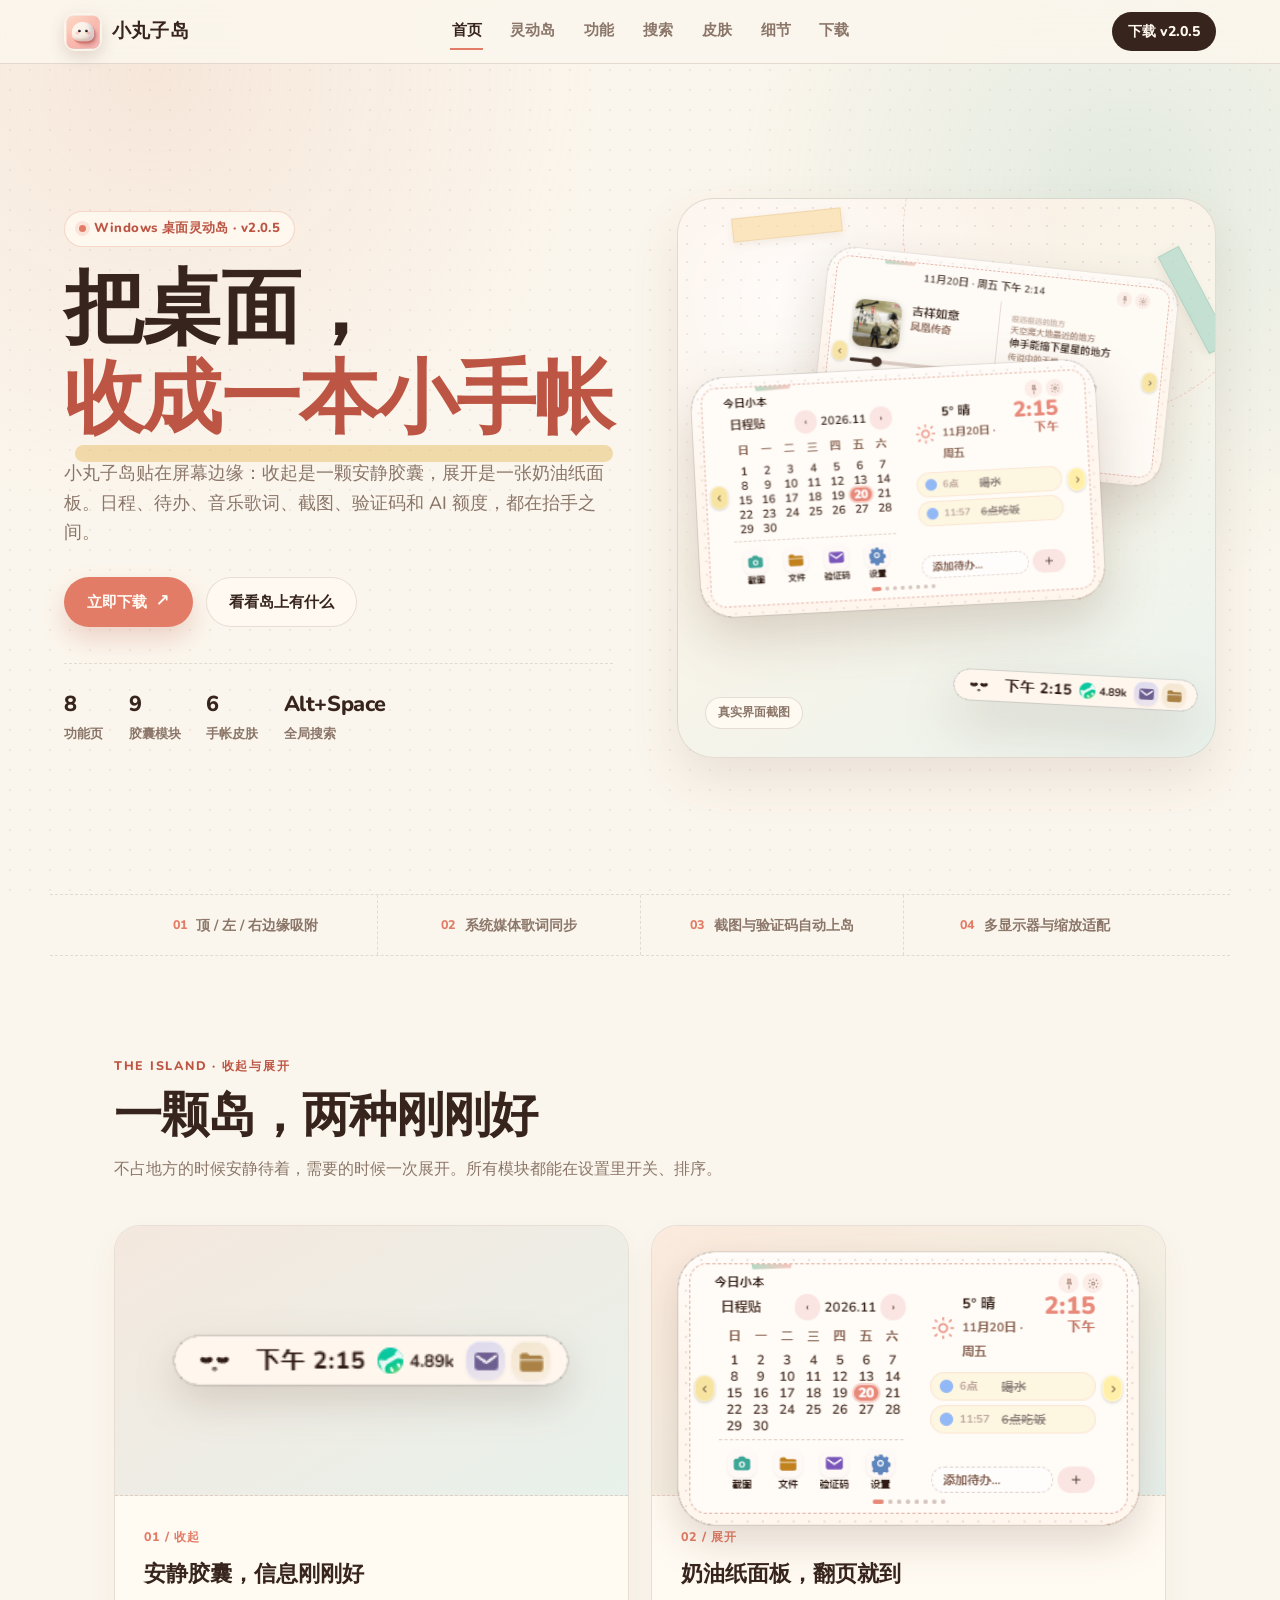
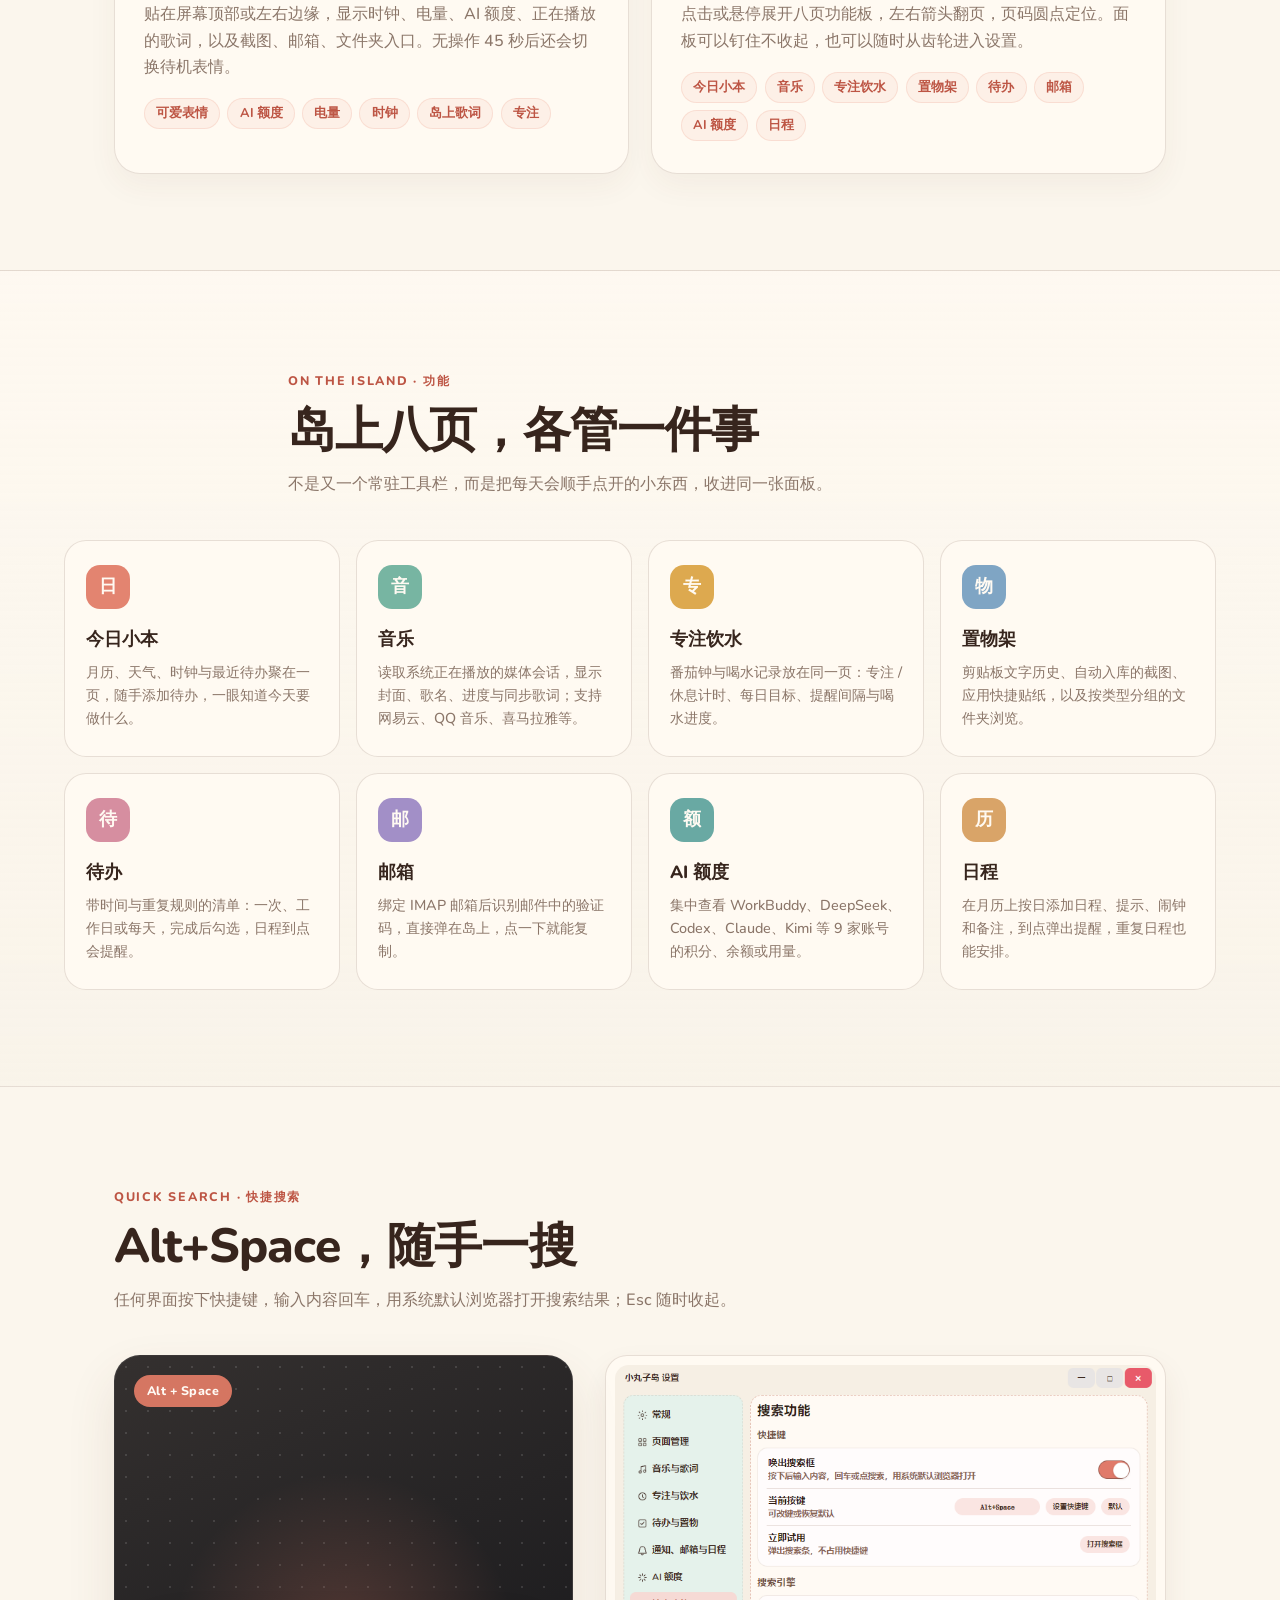
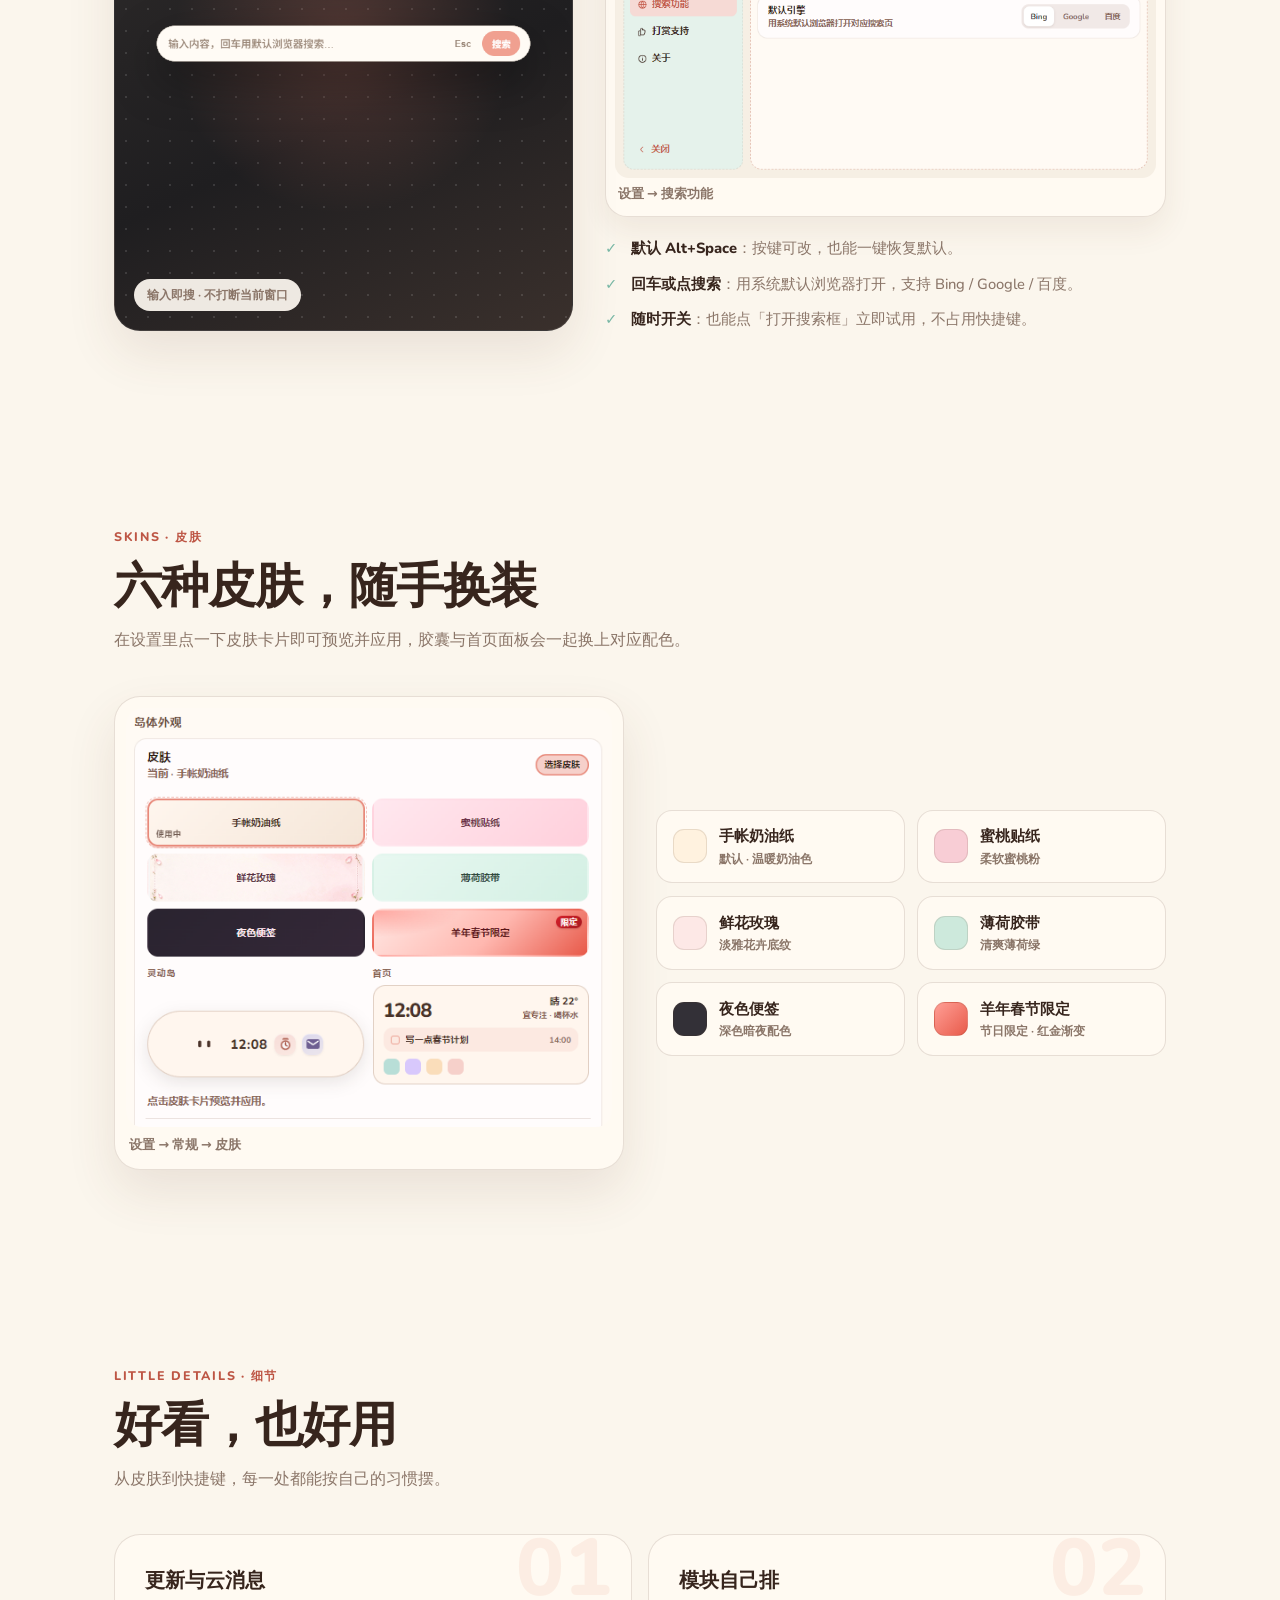
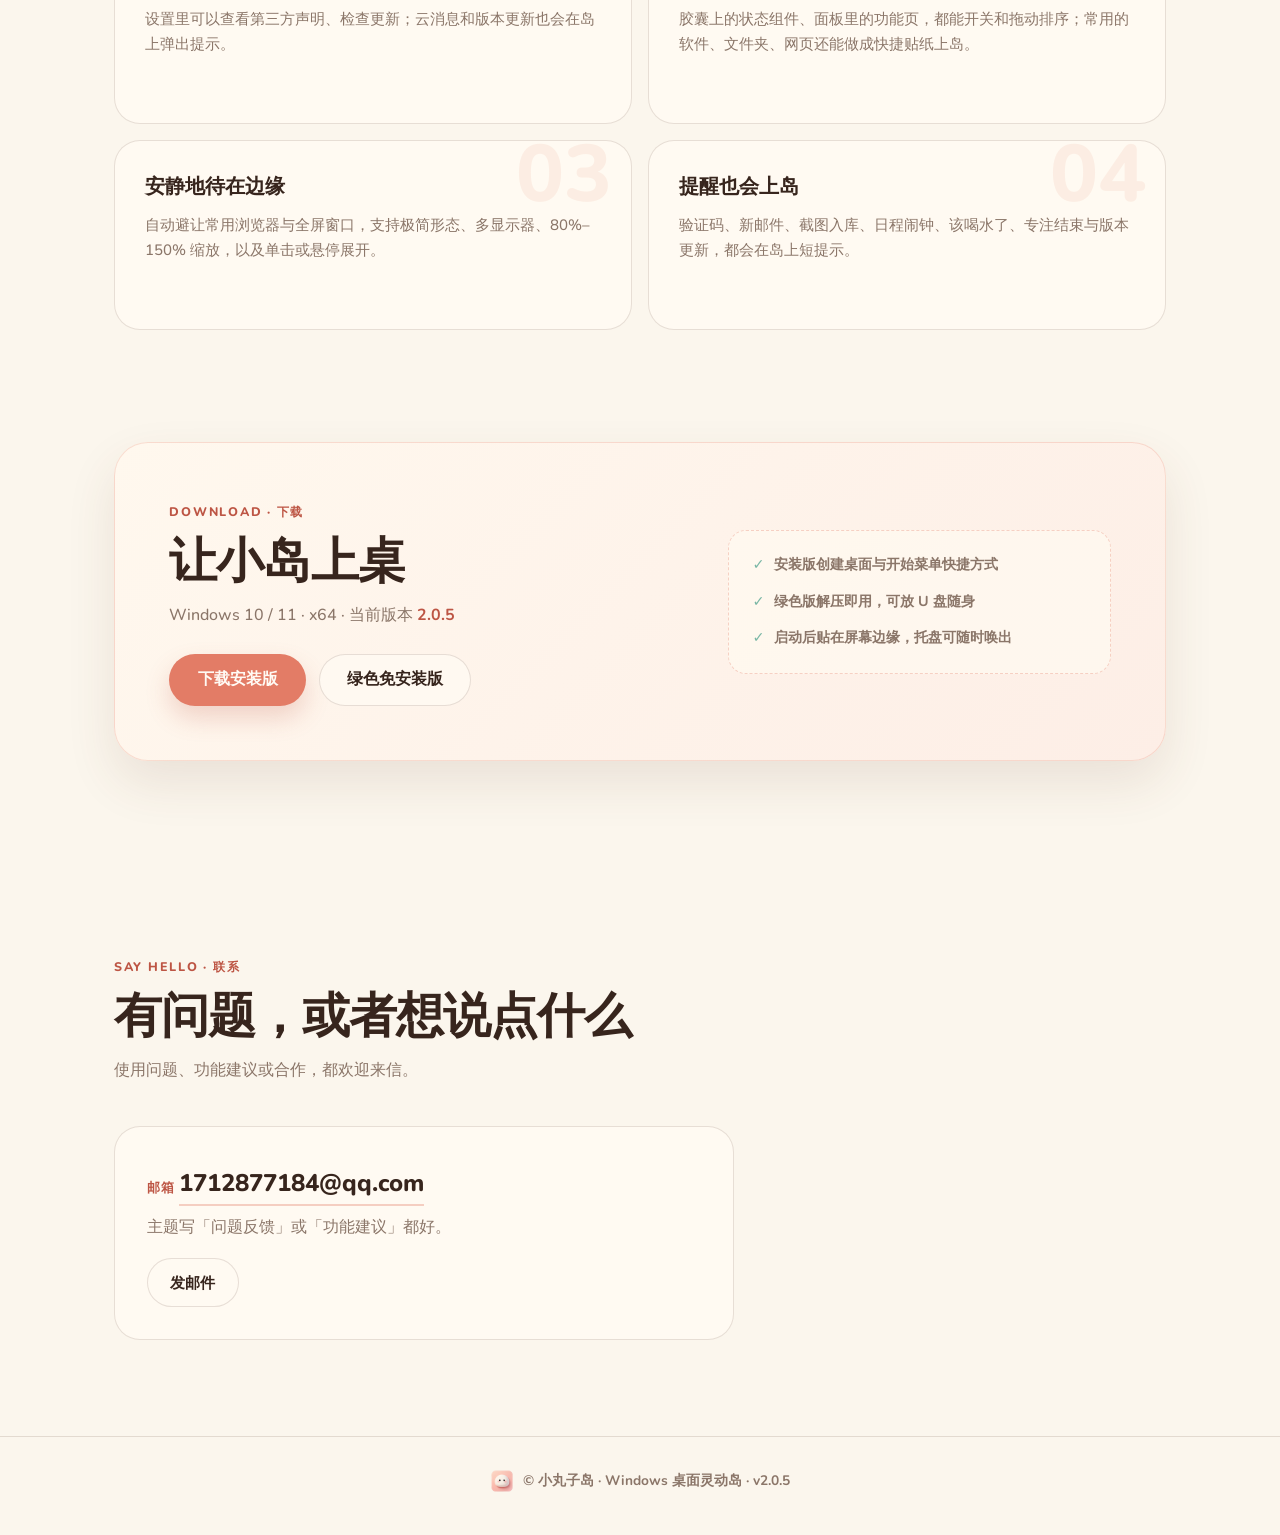
==== index.html @ 90ba5512 "Initial commit: 小丸子岛官网静态站" ====
<!DOCTYPE html>
<html lang="zh-CN">
  <head>
    <meta charset="UTF-8" />
    <meta name="viewport" content="width=device-width, initial-scale=1" />
    <title>小丸子岛 · Windows 桌面灵动岛</title>
    <meta
      name="description"
      content="小丸子岛 2.0.5：贴在屏幕边缘的 Windows 桌面灵动岛。收起是胶囊，展开是奶油纸手帐面板，日程、待办、音乐歌词、截图、验证码与 AI 额度都在一处。"
    />
    <link rel="icon" href="./assets/icon.png" type="image/png" />
    <link rel="stylesheet" href="./styles.css" />
  </head>
  <body>
    <div class="paper-grain" aria-hidden="true"></div>

    <header class="nav">
      <a class="logo" href="#top" aria-label="小丸子岛首页">
        <img src="./assets/icon.png" width="38" height="38" alt="" />
        <span>小丸子岛</span>
      </a>
      <nav aria-label="主导航">
        <a href="#top">首页</a>
        <a href="#island">灵动岛</a>
        <a href="#features">功能</a>
        <a href="#search">搜索</a>
        <a href="#skins">皮肤</a>
        <a href="#details">细节</a>
        <a href="#download">下载</a>
      </nav>
      <a class="nav-cta" href="#download">下载 v2.0.5</a>
    </header>

    <main>
      <section class="hero" id="top">
        <div class="hero-copy reveal">
          <div class="tag"><span class="tag-dot"></span>Windows 桌面灵动岛 · v2.0.5</div>
          <h1>把桌面，<br /><span class="highlight">收成一本小手帐</span></h1>
          <p class="lede">
            小丸子岛贴在屏幕边缘：收起是一颗安静胶囊，展开是一张奶油纸面板。日程、待办、音乐歌词、截图、验证码和 AI 额度，都在抬手之间。
          </p>
          <div class="actions">
            <a class="btn primary" href="#download">立即下载<span class="arrow">↗</span></a>
            <a class="btn ghost" href="#features">看看岛上有什么</a>
          </div>
          <ul class="hero-facts">
            <li><strong>8</strong><span>功能页</span></li>
            <li><strong>9</strong><span>胶囊模块</span></li>
            <li><strong>6</strong><span>手帐皮肤</span></li>
            <li><strong>Alt+Space</strong><span>全局搜索</span></li>
          </ul>
        </div>

        <div class="hero-stage reveal" aria-label="小丸子岛真实界面截图">
          <div class="tape tape-top" aria-hidden="true"></div>
          <div class="tape tape-side" aria-hidden="true"></div>
          <div class="stage-orbit" aria-hidden="true"></div>
          <figure class="stage-card stage-card-back">
            <img src="./assets/ui-music.png" alt="音乐页：封面、进度与同步歌词" />
          </figure>
          <figure class="stage-card stage-card-main">
            <img src="./assets/ui-home.png" alt="今日小本：月历、天气、时钟与待办" />
          </figure>
          <figure class="stage-pill">
            <img src="./assets/ui-pill.png" alt="收起状态的胶囊，显示时间、电量与快捷入口" />
          </figure>
          <span class="stage-caption">真实界面截图</span>
        </div>
      </section>

      <section class="strip" aria-label="产品亮点">
        <div><span>01</span>顶 / 左 / 右边缘吸附</div>
        <div><span>02</span>系统媒体歌词同步</div>
        <div><span>03</span>截图与验证码自动上岛</div>
        <div><span>04</span>多显示器与缩放适配</div>
      </section>

      <section class="section" id="island">
        <header class="section-head reveal">
          <span class="kicker">THE ISLAND · 收起与展开</span>
          <h2>一颗岛，两种刚刚好</h2>
          <p>不占地方的时候安静待着，需要的时候一次展开。所有模块都能在设置里开关、排序。</p>
        </header>

        <div class="states-grid">
          <article class="state-card reveal">
            <div class="state-visual visual-pill">
              <img src="./assets/ui-pill.png" alt="胶囊状态截图" />
            </div>
            <div class="state-body">
              <span class="state-index">01 / 收起</span>
              <h3>安静胶囊，信息刚刚好</h3>
              <p>贴在屏幕顶部或左右边缘，显示时钟、电量、AI 额度、正在播放的歌词，以及截图、邮箱、文件夹入口。无操作 45 秒后还会切换待机表情。</p>
              <div class="chips">
                <span>可爱表情</span><span>AI 额度</span><span>电量</span><span>时钟</span><span>岛上歌词</span><span>专注</span>
              </div>
            </div>
          </article>

          <article class="state-card reveal">
            <div class="state-visual visual-board">
              <img src="./assets/ui-home.png" alt="今日小本面板截图" />
            </div>
            <div class="state-body">
              <span class="state-index">02 / 展开</span>
              <h3>奶油纸面板，翻页就到</h3>
              <p>点击或悬停展开八页功能板，左右箭头翻页，页码圆点定位。面板可以钉住不收起，也可以随时从齿轮进入设置。</p>
              <div class="chips">
                <span>今日小本</span><span>音乐</span><span>专注饮水</span><span>置物架</span><span>待办</span><span>邮箱</span><span>AI 额度</span><span>日程</span>
              </div>
            </div>
          </article>
        </div>
      </section>

      <section class="section section-tint" id="features">
        <header class="section-head reveal">
          <span class="kicker">ON THE ISLAND · 功能</span>
          <h2>岛上八页，各管一件事</h2>
          <p>不是又一个常驻工具栏，而是把每天会顺手点开的小东西，收进同一张面板。</p>
        </header>

        <div class="feature-grid">
          <article class="feature-card reveal"><span class="feature-mark mark-coral">日</span><h3>今日小本</h3><p>月历、天气、时钟与最近待办聚在一页，随手添加待办，一眼知道今天要做什么。</p></article>
          <article class="feature-card reveal"><span class="feature-mark mark-mint">音</span><h3>音乐</h3><p>读取系统正在播放的媒体会话，显示封面、歌名、进度与同步歌词；支持网易云、QQ 音乐、喜马拉雅等。</p></article>
          <article class="feature-card reveal"><span class="feature-mark mark-gold">专</span><h3>专注饮水</h3><p>番茄钟与喝水记录放在同一页：专注 / 休息计时、每日目标、提醒间隔与喝水进度。</p></article>
          <article class="feature-card reveal"><span class="feature-mark mark-blue">物</span><h3>置物架</h3><p>剪贴板文字历史、自动入库的截图、应用快捷贴纸，以及按类型分组的文件夹浏览。</p></article>
          <article class="feature-card reveal"><span class="feature-mark mark-rose">待</span><h3>待办</h3><p>带时间与重复规则的清单：一次、工作日或每天，完成后勾选，日程到点会提醒。</p></article>
          <article class="feature-card reveal"><span class="feature-mark mark-violet">邮</span><h3>邮箱</h3><p>绑定 IMAP 邮箱后识别邮件中的验证码，直接弹在岛上，点一下就能复制。</p></article>
          <article class="feature-card reveal"><span class="feature-mark mark-teal">额</span><h3>AI 额度</h3><p>集中查看 WorkBuddy、DeepSeek、Codex、Claude、Kimi 等 9 家账号的积分、余额或用量。</p></article>
          <article class="feature-card reveal"><span class="feature-mark mark-amber">历</span><h3>日程</h3><p>在月历上按日添加日程、提示、闹钟和备注，到点弹出提醒，重复日程也能安排。</p></article>
        </div>
      </section>

      <section class="section search-section" id="search">
        <header class="section-head reveal">
          <span class="kicker">QUICK SEARCH · 快捷搜索</span>
          <h2>Alt+Space，随手一搜</h2>
          <p>任何界面按下快捷键，输入内容回车，用系统默认浏览器打开搜索结果；Esc 随时收起。</p>
        </header>

        <div class="search-grid">
          <div class="search-visual reveal">
            <span class="search-key">Alt + Space</span>
            <img src="./assets/ui-search.png" alt="快捷搜索框：输入内容，回车用默认浏览器搜索" />
            <span class="search-visual-note">输入即搜 · 不打断当前窗口</span>
          </div>
          <div class="search-content reveal">
            <figure class="settings-figure">
              <img src="./assets/ui-search-settings.png" alt="设置里的搜索功能页面：快捷键、立即试用与默认引擎" />
              <figcaption>设置 → 搜索功能</figcaption>
            </figure>
            <ul class="search-points">
              <li><strong>默认 Alt+Space</strong>：按键可改，也能一键恢复默认。</li>
              <li><strong>回车或点搜索</strong>：用系统默认浏览器打开，支持 Bing / Google / 百度。</li>
              <li><strong>随时开关</strong>：也能点「打开搜索框」立即试用，不占用快捷键。</li>
            </ul>
          </div>
        </div>
      </section>

      <section class="section skins-section" id="skins">
        <header class="section-head reveal">
          <span class="kicker">SKINS · 皮肤</span>
          <h2>六种皮肤，随手换装</h2>
          <p>在设置里点一下皮肤卡片即可预览并应用，胶囊与首页面板会一起换上对应配色。</p>
        </header>

        <div class="skins-grid">
          <figure class="skins-shot reveal">
            <img src="./assets/ui-skins.png" alt="皮肤设置界面：六款皮肤卡片与灵动岛、首页预览" />
            <figcaption>设置 → 常规 → 皮肤</figcaption>
          </figure>
          <div class="skin-list reveal">
            <div class="skin-item"><span class="swatch swatch-cream"></span><div><strong>手帐奶油纸</strong><small>默认 · 温暖奶油色</small></div></div>
            <div class="skin-item"><span class="swatch swatch-peach"></span><div><strong>蜜桃贴纸</strong><small>柔软蜜桃粉</small></div></div>
            <div class="skin-item"><span class="swatch swatch-rose"></span><div><strong>鲜花玫瑰</strong><small>淡雅花卉底纹</small></div></div>
            <div class="skin-item"><span class="swatch swatch-mint"></span><div><strong>薄荷胶带</strong><small>清爽薄荷绿</small></div></div>
            <div class="skin-item"><span class="swatch swatch-night"></span><div><strong>夜色便签</strong><small>深色暗夜配色</small></div></div>
            <div class="skin-item"><span class="swatch swatch-newyear"></span><div><strong>羊年春节限定</strong><small>节日限定 · 红金渐变</small></div></div>
          </div>
        </div>
      </section>

      <section class="section" id="details">
        <header class="section-head reveal">
          <span class="kicker">LITTLE DETAILS · 细节</span>
          <h2>好看，也好用</h2>
          <p>从皮肤到快捷键，每一处都能按自己的习惯摆。</p>
        </header>

        <div class="detail-grid">
          <article class="detail-card reveal">
            <div class="detail-no">01</div>
            <h3>更新与云消息</h3>
            <p>设置里可以查看第三方声明、检查更新；云消息和版本更新也会在岛上弹出提示。</p>
          </article>
          <article class="detail-card reveal">
            <div class="detail-no">02</div>
            <h3>模块自己排</h3>
            <p>胶囊上的状态组件、面板里的功能页，都能开关和拖动排序；常用的软件、文件夹、网页还能做成快捷贴纸上岛。</p>
          </article>
          <article class="detail-card reveal">
            <div class="detail-no">03</div>
            <h3>安静地待在边缘</h3>
            <p>自动避让常用浏览器与全屏窗口，支持极简形态、多显示器、80%–150% 缩放，以及单击或悬停展开。</p>
          </article>
          <article class="detail-card reveal">
            <div class="detail-no">04</div>
            <h3>提醒也会上岛</h3>
            <p>验证码、新邮件、截图入库、日程闹钟、该喝水了、专注结束与版本更新，都会在岛上短提示。</p>
          </article>
        </div>
      </section>

      <section class="section download-section" id="download">
        <div class="download-card reveal">
          <div class="download-copy">
            <span class="kicker">DOWNLOAD · 下载</span>
            <h2>让小岛上桌</h2>
            <p>Windows 10 / 11 · x64 · 当前版本 <strong>2.0.5</strong></p>
            <div class="actions">
              <a class="btn primary big" href="./downloads/小丸子岛-win-x64.exe" download>下载安装版</a>
              <a class="btn ghost big" href="./downloads/小丸子岛-portable.exe" download>绿色免安装版</a>
            </div>
          </div>
          <ul class="download-notes">
            <li><span>✓</span>安装版创建桌面与开始菜单快捷方式</li>
            <li><span>✓</span>绿色版解压即用，可放 U 盘随身</li>
            <li><span>✓</span>启动后贴在屏幕边缘，托盘可随时唤出</li>
          </ul>
        </div>
      </section>

      <section class="section contact-section" id="contact">
        <header class="section-head reveal">
          <span class="kicker">SAY HELLO · 联系</span>
          <h2>有问题，或者想说点什么</h2>
          <p>使用问题、功能建议或合作，都欢迎来信。</p>
        </header>
        <div class="contact-grid">
          <div class="contact-card reveal">
            <span class="contact-label">邮箱</span>
            <a class="mail" href="mailto:1712877184@qq.com?subject=%E5%B0%8F%E4%B8%B8%E5%AD%90%E5%B2%9B%20%E9%97%AE%E9%A2%98%E5%8F%8D%E9%A6%88">1712877184@qq.com</a>
            <p>主题写「问题反馈」或「功能建议」都好。</p>
            <a class="btn ghost" href="mailto:1712877184@qq.com?subject=%E5%B0%8F%E4%B8%B8%E5%AD%90%E5%B2%9B%20%E9%97%AE%E9%A2%98%E5%8F%8D%E9%A6%88">发邮件</a>
          </div>
        </div>
      </section>
    </main>

    <footer class="footer">
      <img src="./assets/icon.png" width="24" height="24" alt="" />
      <span>© 小丸子岛 · Windows 桌面灵动岛 · v2.0.5</span>
    </footer>

    <script>
      const links = document.querySelectorAll('a[href^="#"]')
      links.forEach((a) => {
        a.addEventListener('click', (e) => {
          const id = a.getAttribute('href')
          const el = id && document.querySelector(id)
          if (!el) return
          e.preventDefault()
          el.scrollIntoView({ behavior: 'smooth', block: 'start' })
        })
      })

      const observer = new IntersectionObserver(
        (entries) => {
          entries.forEach((entry) => {
            if (entry.isIntersecting) {
              entry.target.classList.add('is-visible')
              observer.unobserve(entry.target)
            }
          })
        },
        { threshold: 0.12 }
      )
      document.querySelectorAll('.reveal').forEach((el) => observer.observe(el))

      const navLinks = document.querySelectorAll('.nav nav a')
      const sections = [...navLinks]
        .map((a) => document.querySelector(a.getAttribute('href')))
        .filter(Boolean)
      const onScroll = () => {
        const y = window.scrollY + 140
        let active = '#top'
        sections.forEach((section) => {
          if (section.offsetTop <= y) active = '#' + section.id
        })
        navLinks.forEach((a) => a.classList.toggle('active', a.getAttribute('href') === active))
      }
      window.addEventListener('scroll', onScroll, { passive: true })
      onScroll()
    </script>
  </body>
</html>
---- styles.css ----
@font-face {
  font-family: 'Nunito';
  font-style: normal;
  font-weight: 500;
  font-display: swap;
  src: url('./assets/fonts/nunito-latin-500-normal.woff2') format('woff2');
}
@font-face {
  font-family: 'Nunito';
  font-style: normal;
  font-weight: 700;
  font-display: swap;
  src: url('./assets/fonts/nunito-latin-700-normal.woff2') format('woff2');
}
@font-face {
  font-family: 'Nunito';
  font-style: normal;
  font-weight: 800;
  font-display: swap;
  src: url('./assets/fonts/nunito-latin-800-normal.woff2') format('woff2');
}

:root {
  --bg: #fbf6ed;
  --paper: #fffaf2;
  --ink: #37251d;
  --muted: #8b7669;
  --coral: #e37c66;
  --coral-deep: #bd5544;
  --mint: #79b7a5;
  --gold: #e8bd68;
  --violet: #a28fc7;
  --line: rgba(88, 54, 37, 0.14);
  --shadow: 0 22px 50px rgba(102, 62, 44, 0.11);
  --edge: clamp(1.25rem, 5vw, 4.5rem);
  --radius: 26px;
  --ui: 'Nunito', 'PingFang SC', 'Microsoft YaHei', 'Hiragino Sans GB', system-ui, sans-serif;
}

*,
*::before,
*::after {
  box-sizing: border-box;
}

html {
  scroll-behavior: smooth;
  scroll-padding-top: 84px;
}

body {
  margin: 0;
  background: var(--bg);
  color: var(--ink);
  font-family: var(--ui);
  font-weight: 600;
  line-height: 1.65;
  overflow-x: hidden;
}

img {
  display: block;
  max-width: 100%;
}

a {
  color: inherit;
  text-decoration: none;
}

.paper-grain {
  position: fixed;
  inset: 0;
  z-index: -1;
  pointer-events: none;
  background-image:
    radial-gradient(circle at 12% 8%, rgba(233, 172, 146, 0.2), transparent 32%),
    radial-gradient(circle at 88% 22%, rgba(121, 183, 165, 0.18), transparent 30%),
    radial-gradient(rgba(90, 60, 42, 0.075) 1px, transparent 1.2px);
  background-size: auto, auto, 20px 20px;
}

/* ---------- nav ---------- */

.nav {
  position: sticky;
  top: 0;
  z-index: 30;
  display: flex;
  align-items: center;
  justify-content: space-between;
  gap: 1.5rem;
  padding: 0.75rem var(--edge);
  background: rgba(251, 246, 237, 0.88);
  backdrop-filter: blur(16px);
  border-bottom: 1px solid var(--line);
}

.logo {
  display: inline-flex;
  align-items: center;
  gap: 0.6rem;
  font-size: 1.16rem;
  font-weight: 800;
  letter-spacing: 0.02em;
  white-space: nowrap;
}

.logo img {
  border-radius: 12px;
  box-shadow: 0 6px 16px rgba(110, 68, 48, 0.18);
}

.nav nav {
  display: flex;
  align-items: center;
  gap: clamp(0.75rem, 2vw, 1.75rem);
  font-size: 0.94rem;
}

.nav nav a {
  color: var(--muted);
  padding: 0.3rem 0.1rem;
  border-bottom: 2px solid transparent;
  transition: color 0.2s, border-color 0.2s;
}

.nav nav a:hover,
.nav nav a.active {
  color: var(--ink);
  border-color: var(--coral);
}

.nav-cta {
  display: inline-flex;
  align-items: center;
  padding: 0.5rem 1rem;
  border-radius: 999px;
  background: var(--ink);
  color: #fff8ef;
  font-size: 0.88rem;
  font-weight: 800;
  white-space: nowrap;
  transition: transform 0.2s, background 0.2s;
}

.nav-cta:hover {
  transform: translateY(-2px);
  background: var(--coral-deep);
}

/* ---------- hero ---------- */

.hero {
  max-width: 1320px;
  margin: 0 auto;
  min-height: min(880px, calc(100svh - 70px));
  display: grid;
  grid-template-columns: 0.92fr 1.08fr;
  align-items: center;
  gap: clamp(2rem, 5vw, 5rem);
  padding: clamp(2.5rem, 6vh, 5rem) var(--edge) 3.5rem;
}

.tag {
  display: inline-flex;
  align-items: center;
  gap: 0.5rem;
  padding: 0.36rem 0.85rem;
  border: 1px solid rgba(227, 124, 102, 0.28);
  border-radius: 999px;
  background: rgba(255, 250, 242, 0.8);
  color: var(--coral-deep);
  font-size: 0.82rem;
  font-weight: 800;
  letter-spacing: 0.03em;
}

.tag-dot {
  width: 7px;
  height: 7px;
  border-radius: 50%;
  background: var(--coral);
  box-shadow: 0 0 0 4px rgba(227, 124, 102, 0.15);
}

.hero h1 {
  margin: 1.1rem 0 1rem;
  font-size: clamp(2.8rem, 6.5vw, 5rem);
  line-height: 1.12;
  letter-spacing: -0.02em;
  font-weight: 800;
}

.highlight {
  position: relative;
  color: var(--coral-deep);
  white-space: nowrap;
}

.highlight::after {
  content: '';
  position: absolute;
  left: 2%;
  right: 0;
  bottom: -0.12em;
  height: 0.22em;
  border-radius: 999px;
  background: rgba(232, 189, 104, 0.5);
  z-index: -1;
}

.lede {
  max-width: 34rem;
  margin: 0 0 1.8rem;
  color: var(--muted);
  font-size: clamp(1rem, 1.4vw, 1.12rem);
  font-weight: 500;
}

.actions {
  display: flex;
  flex-wrap: wrap;
  gap: 0.8rem;
}

.btn {
  display: inline-flex;
  align-items: center;
  justify-content: center;
  gap: 0.5rem;
  min-height: 2.95rem;
  padding: 0.7rem 1.4rem;
  border: 1.5px solid transparent;
  border-radius: 999px;
  font-weight: 800;
  font-size: 0.96rem;
  transition: transform 0.2s, box-shadow 0.2s, background 0.2s;
}

.btn:hover {
  transform: translateY(-3px);
}

.btn:active {
  transform: translateY(0) scale(0.98);
}

.btn.primary {
  background: var(--coral);
  color: #fffaf4;
  box-shadow: 0 12px 24px rgba(189, 85, 68, 0.22);
}

.btn.primary:hover {
  background: var(--coral-deep);
  box-shadow: 0 16px 30px rgba(189, 85, 68, 0.28);
}

.btn.ghost {
  background: rgba(255, 250, 242, 0.85);
  border-color: var(--line);
  color: var(--ink);
}

.btn.ghost:hover {
  border-color: rgba(227, 124, 102, 0.45);
  box-shadow: 0 10px 22px rgba(102, 62, 44, 0.08);
}

.btn.big {
  min-height: 3.25rem;
  padding-inline: 1.7rem;
  font-size: 1.02rem;
}

.arrow {
  font-size: 1.05rem;
  line-height: 1;
}

.hero-facts {
  display: flex;
  flex-wrap: wrap;
  gap: 1.6rem;
  list-style: none;
  margin: 2.3rem 0 0;
  padding: 1.4rem 0 0;
  border-top: 1px dashed var(--line);
}

.hero-facts li {
  display: flex;
  flex-direction: column;
  gap: 0.1rem;
}

.hero-facts strong {
  font-size: 1.35rem;
  font-weight: 800;
  letter-spacing: -0.02em;
}

.hero-facts span {
  color: var(--muted);
  font-size: 0.8rem;
  font-weight: 600;
}

.hero-stage {
  position: relative;
  height: clamp(420px, 52vw, 560px);
  border-radius: 36px;
  border: 1px solid var(--line);
  background:
    radial-gradient(circle at 20% 18%, rgba(255, 255, 255, 0.75), transparent 45%),
    linear-gradient(145deg, #fdeee4 0%, #f8f4e9 48%, #eaf3ed 100%);
  box-shadow: var(--shadow);
  overflow: hidden;
}

.hero-stage::before {
  content: '';
  position: absolute;
  inset: 0;
  background-image: radial-gradient(rgba(105, 74, 55, 0.12) 1px, transparent 1.2px);
  background-size: 18px 18px;
  mask-image: linear-gradient(to bottom, #000, transparent 82%);
}

.stage-orbit {
  position: absolute;
  width: 70%;
  aspect-ratio: 1;
  right: -12%;
  top: -28%;
  border: 1px dashed rgba(227, 124, 102, 0.32);
  border-radius: 50%;
}

.tape {
  position: absolute;
  z-index: 5;
  width: 110px;
  height: 24px;
  background: rgba(250, 222, 171, 0.72);
  border: 1px solid rgba(193, 146, 80, 0.16);
  box-shadow: 0 3px 8px rgba(120, 80, 40, 0.08);
}

.tape-top {
  top: 14px;
  left: 10%;
  transform: rotate(-6deg);
}

.tape-side {
  top: 16%;
  right: -34px;
  transform: rotate(62deg);
  background: rgba(178, 218, 203, 0.72);
  border-color: rgba(77, 145, 126, 0.16);
}

.stage-card {
  position: absolute;
  margin: 0;
  padding: 0;
  transition: transform 0.35s ease;
}

.stage-card img,
.stage-pill img {
  width: 100%;
  height: auto;
  filter: drop-shadow(0 22px 26px rgba(89, 54, 37, 0.2));
}

.stage-card-back {
  width: 66%;
  top: 11%;
  left: 26%;
  transform: rotate(6deg);
  opacity: 0.92;
}

.stage-card-main {
  z-index: 2;
  width: 76%;
  top: 30%;
  left: 3%;
  transform: rotate(-3deg);
}

.stage-card-main:hover {
  transform: rotate(-1deg) translateY(-6px);
}

.stage-pill {
  position: absolute;
  z-index: 4;
  width: 46%;
  right: 3%;
  bottom: 9%;
  margin: 0;
  transform: rotate(3deg);
  animation: bob 6s ease-in-out infinite;
}

.stage-caption {
  position: absolute;
  left: 5%;
  bottom: 5%;
  z-index: 5;
  padding: 0.32rem 0.75rem;
  border-radius: 999px;
  background: rgba(255, 250, 242, 0.9);
  border: 1px solid var(--line);
  color: var(--muted);
  font-size: 0.75rem;
  font-weight: 700;
}

/* ---------- strip ---------- */

.strip {
  display: grid;
  grid-template-columns: repeat(4, 1fr);
  max-width: 1180px;
  margin: 0 auto;
  padding: 0 var(--edge);
  border-top: 1px dashed var(--line);
  border-bottom: 1px dashed var(--line);
}

.strip div {
  display: flex;
  align-items: center;
  justify-content: center;
  gap: 0.6rem;
  padding: 1.15rem 0.5rem;
  color: var(--muted);
  font-size: 0.88rem;
  font-weight: 700;
  text-align: center;
}

.strip div + div {
  border-left: 1px dashed var(--line);
}

.strip span {
  color: var(--coral);
  font-size: 0.78rem;
  font-weight: 800;
}

/* ---------- sections ---------- */

.section {
  max-width: 1180px;
  margin: 0 auto;
  padding: 6rem var(--edge);
}

.section-tint {
  max-width: none;
  border-top: 1px solid var(--line);
  border-bottom: 1px solid var(--line);
  background: linear-gradient(180deg, rgba(255, 250, 242, 0.7), rgba(246, 240, 228, 0.35));
}

.section-tint > * {
  max-width: 1180px;
  margin-inline: auto;
}

.section-head {
  max-width: 44rem;
  margin-bottom: 2.6rem;
}

.kicker {
  display: inline-block;
  color: var(--coral-deep);
  font-size: 0.78rem;
  font-weight: 800;
  letter-spacing: 0.14em;
}

.section-head h2,
.download-card h2 {
  margin: 0.55rem 0 0.7rem;
  font-size: clamp(2rem, 4.5vw, 3rem);
  line-height: 1.2;
  letter-spacing: -0.02em;
  font-weight: 800;
}

.section-head p,
.download-card p,
.contact-card p,
.state-body p,
.feature-card p,
.detail-card p {
  margin: 0;
  color: var(--muted);
  font-weight: 500;
}

.section-head p {
  font-size: 1.02rem;
}

/* ---------- states ---------- */

.states-grid {
  display: grid;
  grid-template-columns: repeat(2, minmax(0, 1fr));
  gap: 1.4rem;
}

.state-card {
  overflow: hidden;
  border: 1px solid var(--line);
  border-radius: var(--radius);
  background: var(--paper);
  box-shadow: 0 12px 30px rgba(102, 62, 44, 0.05);
  transition: transform 0.25s, box-shadow 0.25s;
}

.state-card:hover {
  transform: translateY(-5px);
  box-shadow: var(--shadow);
}

.state-visual {
  height: 270px;
  display: grid;
  place-items: center;
  padding: 1.5rem;
  border-bottom: 1px dashed var(--line);
}

.visual-pill {
  background: linear-gradient(150deg, #f4e8de, #e8f1eb);
}

.visual-board {
  background: linear-gradient(150deg, #fbeadd, #f3efe2 60%, #e7f0ec);
}

.state-visual img {
  width: 100%;
  max-width: 480px;
  object-fit: contain;
  filter: drop-shadow(0 16px 20px rgba(89, 54, 37, 0.18));
}

.state-visual.visual-pill img {
  max-width: 400px;
}

.state-body {
  padding: 1.7rem 1.8rem 2rem;
}

.state-index {
  color: var(--coral);
  font-size: 0.78rem;
  font-weight: 800;
  letter-spacing: 0.1em;
}

.state-body h3 {
  margin: 0.4rem 0 0.55rem;
  font-size: 1.4rem;
  font-weight: 800;
}

.chips {
  display: flex;
  flex-wrap: wrap;
  gap: 0.45rem;
  margin-top: 1.1rem;
}

.chips span {
  padding: 0.25rem 0.7rem;
  border-radius: 999px;
  background: rgba(227, 124, 102, 0.08);
  border: 1px solid rgba(227, 124, 102, 0.16);
  color: var(--coral-deep);
  font-size: 0.8rem;
  font-weight: 700;
}

/* ---------- features ---------- */

.feature-grid {
  display: grid;
  grid-template-columns: repeat(4, minmax(0, 1fr));
  gap: 1rem;
}

.feature-card {
  padding: 1.5rem 1.3rem 1.6rem;
  border: 1px solid var(--line);
  border-radius: 22px;
  background: var(--paper);
  transition: transform 0.22s, box-shadow 0.22s, border-color 0.22s;
}

.feature-card:hover {
  transform: translateY(-4px);
  border-color: rgba(227, 124, 102, 0.3);
  box-shadow: 0 16px 32px rgba(102, 62, 44, 0.09);
}

.feature-mark {
  display: grid;
  place-items: center;
  width: 44px;
  height: 44px;
  border-radius: 14px;
  color: #fffaf2;
  font-size: 1.15rem;
  font-weight: 800;
}

.mark-coral { background: #e38470; }
.mark-mint { background: #77b5a2; }
.mark-gold { background: #dda94f; }
.mark-blue { background: #7fa5c4; }
.mark-rose { background: #d68ea0; }
.mark-violet { background: #a28fc7; }
.mark-teal { background: #69a9a3; }
.mark-amber { background: #d9a468; }

.feature-card h3 {
  margin: 1rem 0 0.45rem;
  font-size: 1.1rem;
  font-weight: 800;
}

.feature-card p {
  font-size: 0.9rem;
  line-height: 1.6;
}

/* ---------- quick search ---------- */

.search-grid {
  display: grid;
  grid-template-columns: 0.9fr 1.1fr;
  gap: 2rem;
  align-items: stretch;
}

.search-visual {
  position: relative;
  display: grid;
  place-items: center;
  min-height: 520px;
  padding: 1.5rem;
  overflow: hidden;
  border-radius: var(--radius);
  border: 1px solid rgba(255, 255, 255, 0.08);
  background:
    radial-gradient(rgba(255, 255, 255, 0.12) 1px, transparent 1.2px) 0 0 / 22px 22px,
    linear-gradient(155deg, #34302f, #1f1e20 60%, #3a302c);
  box-shadow: var(--shadow);
}

.search-visual::after {
  content: '';
  position: absolute;
  width: 80%;
  height: 60%;
  border-radius: 50%;
  background: radial-gradient(circle, rgba(227, 124, 102, 0.25), transparent 68%);
  pointer-events: none;
}

.search-visual img {
  position: relative;
  z-index: 1;
  width: 92%;
  filter: drop-shadow(0 18px 24px rgba(0, 0, 0, 0.35));
}

.search-key,
.search-visual-note {
  position: absolute;
  z-index: 2;
  padding: 0.35rem 0.8rem;
  border-radius: 999px;
  background: rgba(255, 250, 242, 0.92);
  color: var(--ink);
  font-size: 0.78rem;
  font-weight: 800;
}

.search-key {
  top: 1.2rem;
  left: 1.2rem;
  background: rgba(227, 124, 102, 0.92);
  color: #fffaf4;
  letter-spacing: 0.04em;
}

.search-visual-note {
  bottom: 1.2rem;
  left: 1.2rem;
  color: var(--muted);
  font-weight: 700;
}

.search-content {
  display: flex;
  flex-direction: column;
  gap: 1.2rem;
}

.settings-figure {
  margin: 0;
  padding: 0.55rem;
  border: 1px solid var(--line);
  border-radius: 22px;
  background: var(--paper);
  box-shadow: 0 14px 30px rgba(102, 62, 44, 0.08);
}

.settings-figure img {
  width: 100%;
  border-radius: 14px;
}

.settings-figure figcaption {
  padding: 0.4rem 0.2rem 0.1rem;
  color: var(--muted);
  font-size: 0.8rem;
  font-weight: 700;
}

.search-points {
  display: grid;
  gap: 0.7rem;
  margin: 0;
  padding: 0;
  list-style: none;
}

.search-points li {
  position: relative;
  padding-left: 1.6rem;
  color: var(--muted);
  font-size: 0.92rem;
  font-weight: 500;
}

.search-points li::before {
  content: '✓';
  position: absolute;
  left: 0;
  top: 0;
  color: var(--mint);
  font-weight: 800;
}

.search-points strong {
  color: var(--ink);
  font-weight: 800;
}

/* ---------- skins ---------- */

.skins-grid {
  display: grid;
  grid-template-columns: 1fr 1fr;
  gap: 2rem;
  align-items: center;
}

.skins-shot {
  margin: 0;
  padding: 0.7rem;
  border: 1px solid var(--line);
  border-radius: var(--radius);
  background: var(--paper);
  box-shadow: var(--shadow);
}

.skins-shot img {
  width: 100%;
  border-radius: 16px;
}

.skins-shot figcaption {
  padding: 0.5rem 0.2rem 0.1rem;
  color: var(--muted);
  font-size: 0.8rem;
  font-weight: 700;
}

.skin-list {
  display: grid;
  grid-template-columns: 1fr 1fr;
  gap: 0.8rem;
}

.skin-item {
  display: flex;
  align-items: center;
  gap: 0.75rem;
  padding: 0.85rem 1rem;
  border: 1px solid var(--line);
  border-radius: 16px;
  background: var(--paper);
}

.swatch {
  flex: 0 0 auto;
  width: 34px;
  height: 34px;
  border-radius: 11px;
  border: 1px solid rgba(88, 54, 37, 0.13);
}

.swatch-cream { background: #fff2df; }
.swatch-peach { background: #f8cdd5; }
.swatch-rose { background: #fde8e6; }
.swatch-mint { background: #cde9dc; }
.swatch-night { background: #333037; }
.swatch-newyear { background: linear-gradient(135deg, #ff9e95, #e85b4b); }

.skin-item strong {
  display: block;
  font-size: 0.92rem;
  font-weight: 800;
}

.skin-item small {
  display: block;
  color: var(--muted);
  font-size: 0.76rem;
  font-weight: 600;
}

/* ---------- details ---------- */

.detail-grid {
  display: grid;
  grid-template-columns: repeat(2, minmax(0, 1fr));
  gap: 1rem;
}

.detail-card {
  position: relative;
  overflow: hidden;
  min-height: 190px;
  padding: 1.8rem 1.9rem;
  border: 1px solid var(--line);
  border-radius: var(--radius);
  background: var(--paper);
}

.detail-no {
  position: absolute;
  top: -0.4rem;
  right: 1.2rem;
  color: rgba(227, 124, 102, 0.1);
  font-size: 5rem;
  font-weight: 800;
  line-height: 1;
}

.detail-card h3 {
  margin: 0 0 0.55rem;
  font-size: 1.28rem;
  font-weight: 800;
}

.detail-card p {
  max-width: 30rem;
  font-size: 0.94rem;
}

/* ---------- download ---------- */

.download-section {
  padding-top: 1rem;
}

.download-card {
  display: grid;
  grid-template-columns: 1.15fr 0.85fr;
  gap: 2.5rem;
  padding: clamp(2rem, 5vw, 3.4rem);
  border: 1px solid rgba(227, 124, 102, 0.22);
  border-radius: 34px;
  background: linear-gradient(135deg, #fff8ee, #fdeee6);
  box-shadow: var(--shadow);
}

.download-card p {
  margin-bottom: 1.6rem;
}

.download-card p strong {
  color: var(--coral-deep);
}

.download-notes {
  align-self: center;
  display: grid;
  gap: 0.8rem;
  margin: 0;
  padding: 1.4rem 1.5rem;
  list-style: none;
  border: 1px dashed rgba(227, 124, 102, 0.32);
  border-radius: 18px;
  background: rgba(255, 250, 242, 0.65);
  color: var(--muted);
  font-size: 0.9rem;
  font-weight: 600;
}

.download-notes li {
  display: flex;
  gap: 0.6rem;
}

.download-notes span {
  color: var(--mint);
  font-weight: 800;
}

/* ---------- contact ---------- */

.contact-grid {
  display: grid;
  grid-template-columns: 1fr;
  max-width: 620px;
  gap: 1rem;
}

.contact-card {
  padding: 2rem;
  border: 1px solid var(--line);
  border-radius: var(--radius);
  background: var(--paper);
}

.contact-label {
  color: var(--coral-deep);
  font-size: 0.8rem;
  font-weight: 800;
  letter-spacing: 0.08em;
}

.mail {
  display: inline-block;
  margin: 0.35rem 0 0.5rem;
  font-size: clamp(1.15rem, 2.4vw, 1.5rem);
  font-weight: 800;
  border-bottom: 2px solid rgba(227, 124, 102, 0.35);
}

.mail:hover {
  color: var(--coral-deep);
}

.contact-card .btn {
  margin-top: 1.1rem;
}

.footer {
  display: flex;
  align-items: center;
  justify-content: center;
  gap: 0.6rem;
  padding: 2rem var(--edge) 2.6rem;
  border-top: 1px solid var(--line);
  color: var(--muted);
  font-size: 0.86rem;
}

.footer img {
  border-radius: 7px;
}

/* ---------- motion ---------- */

.reveal {
  opacity: 0;
  transform: translateY(22px);
  transition: opacity 0.7s cubic-bezier(0.22, 1, 0.36, 1), transform 0.7s cubic-bezier(0.22, 1, 0.36, 1);
}

.reveal.is-visible {
  opacity: 1;
  transform: none;
}

@keyframes bob {
  0%, 100% { transform: rotate(3deg) translateY(0); }
  50% { transform: rotate(3deg) translateY(-8px); }
}

@media (max-width: 1050px) {
  .hero {
    grid-template-columns: 1fr;
    min-height: auto;
    padding-top: 3rem;
  }

  .hero-stage {
    width: 100%;
    max-width: 680px;
    margin: 0 auto;
  }

  .feature-grid {
    grid-template-columns: repeat(2, minmax(0, 1fr));
  }

  .search-grid,
  .skins-grid {
    grid-template-columns: 1fr;
  }

  .search-visual {
    min-height: 280px;
  }
}

@media (max-width: 760px) {
  .nav nav {
    display: none;
  }

  .strip {
    grid-template-columns: 1fr 1fr;
  }

  .strip div:nth-child(3) {
    border-left: none;
  }

  .strip div:nth-child(n + 3) {
    border-top: 1px dashed var(--line);
  }

  .states-grid,
  .detail-grid,
  .download-card,
  .contact-grid {
    grid-template-columns: 1fr;
  }

  .section {
    padding-block: 4.2rem;
  }

  .hero-stage {
    height: 400px;
  }

  .stage-card-back { width: 72%; top: 10%; left: 24%; }
  .stage-card-main { width: 84%; top: 28%; left: 1%; }
  .stage-pill { width: 54%; bottom: 8%; }
}

@media (max-width: 520px) {
  .hero h1 {
    font-size: 2.7rem;
  }

  .hero-facts {
    gap: 1rem;
  }

  .feature-grid {
    grid-template-columns: 1fr;
  }

  .hero-stage {
    height: 330px;
    border-radius: 26px;
  }

  .stage-caption {
    font-size: 0.68rem;
  }

  .state-visual {
    height: 210px;
  }

  .download-notes {
    padding: 1.1rem;
  }
}

@media (prefers-reduced-motion: reduce) {
  *,
  *::before,
  *::after {
    scroll-behavior: auto !important;
    animation: none !important;
    transition: none !important;
  }

  .reveal {
    opacity: 1;
    transform: none;
  }
}
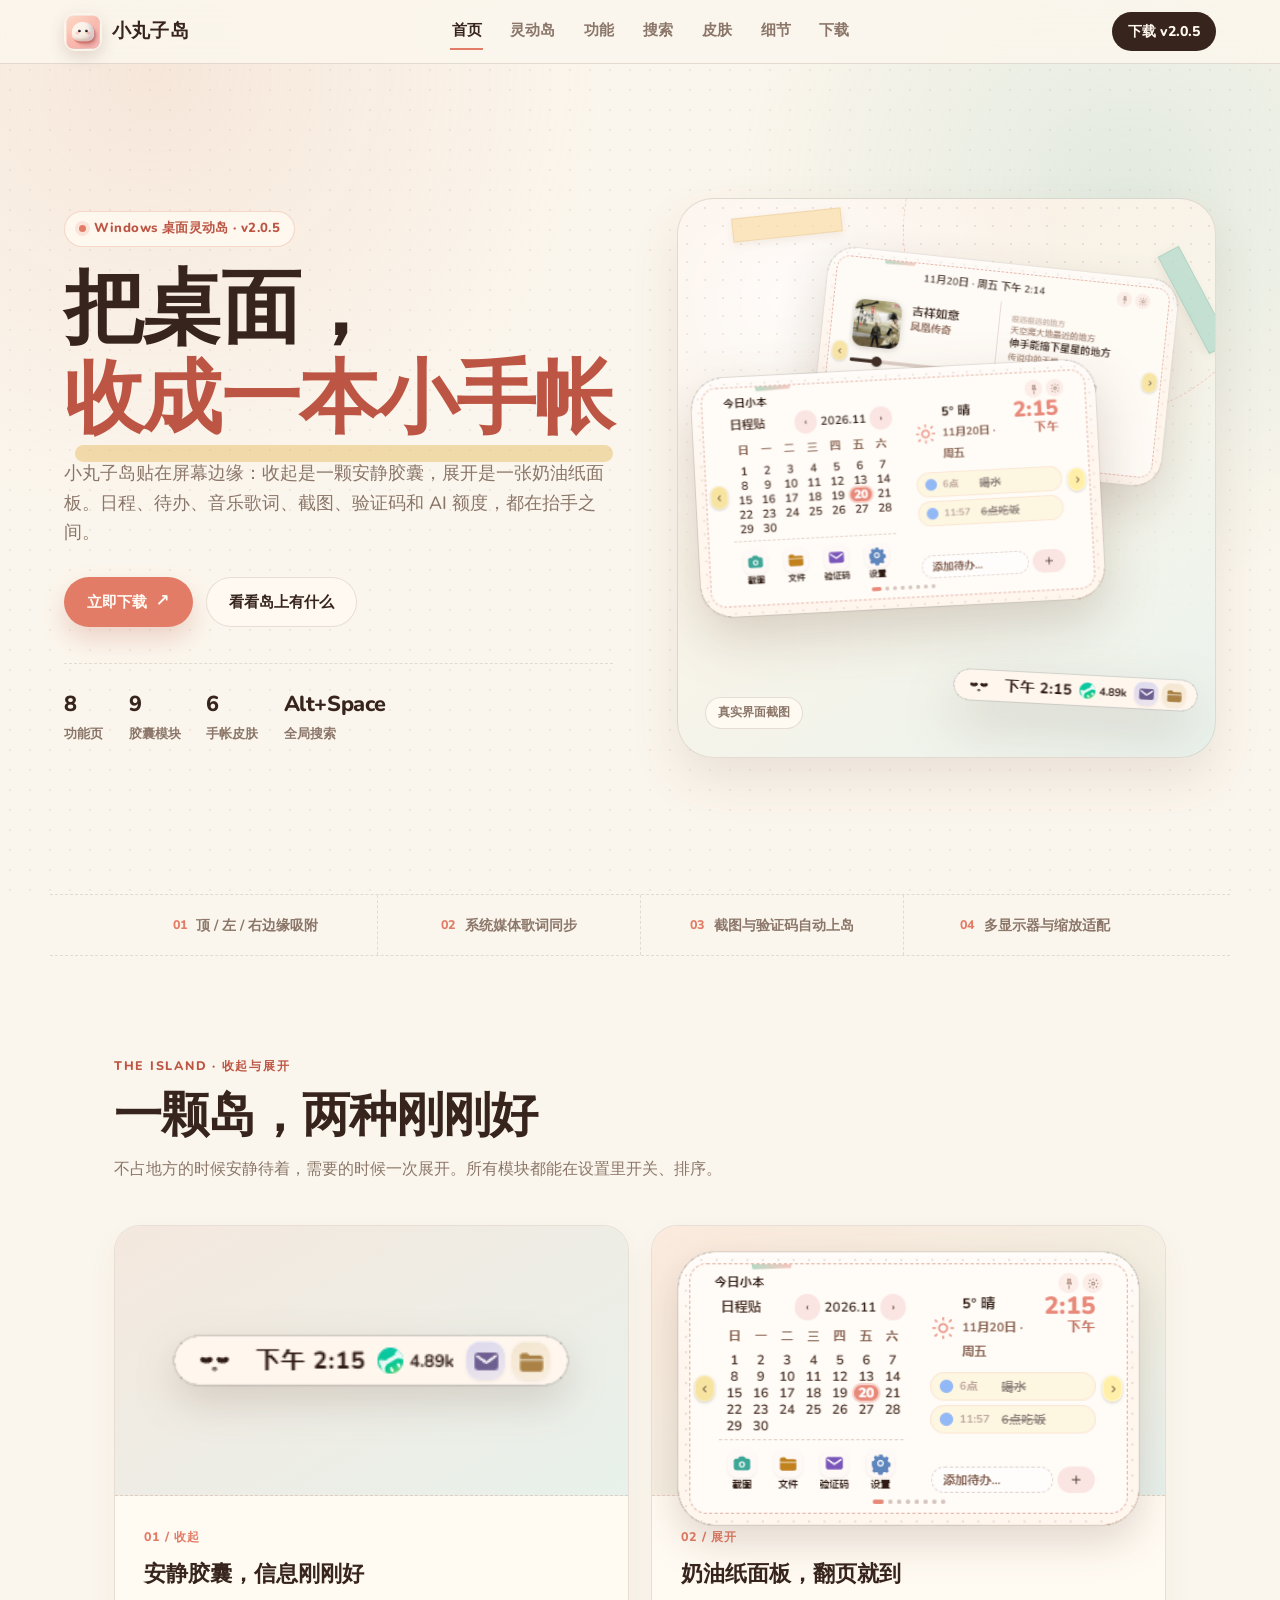
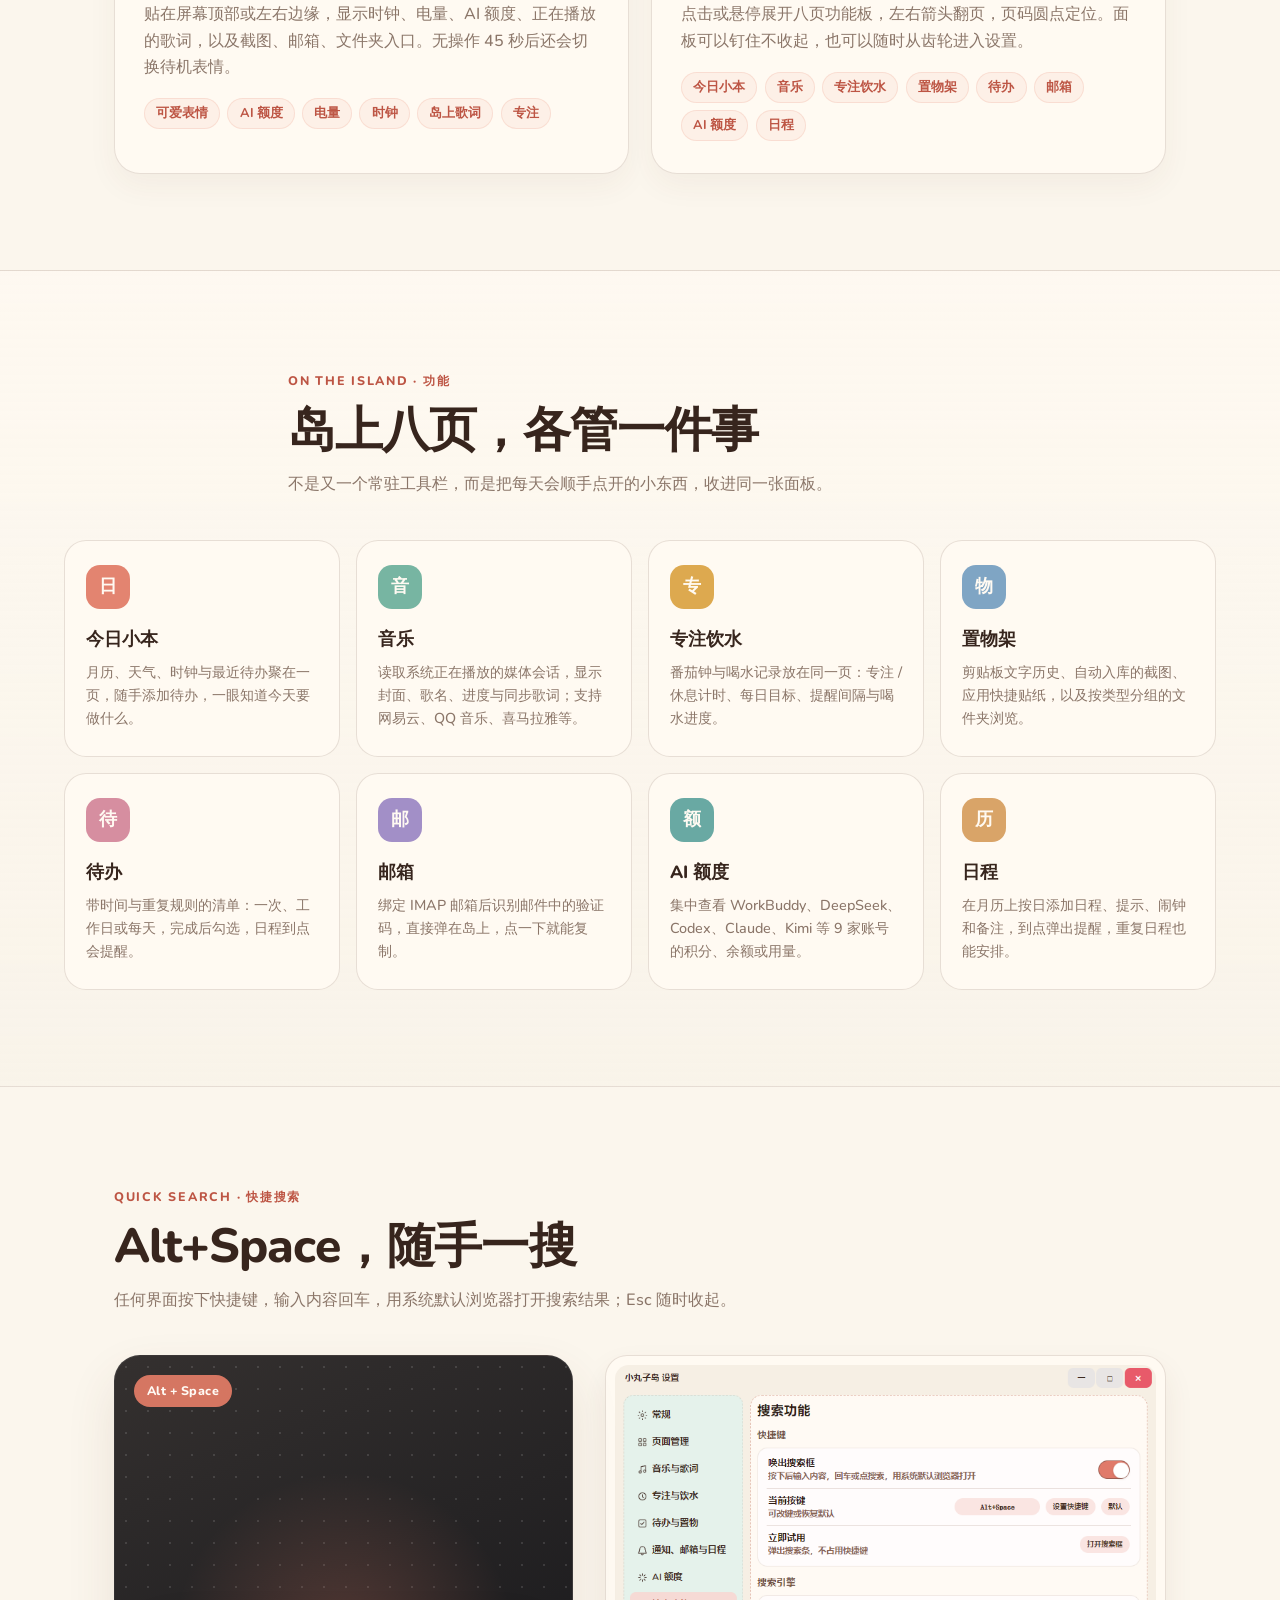
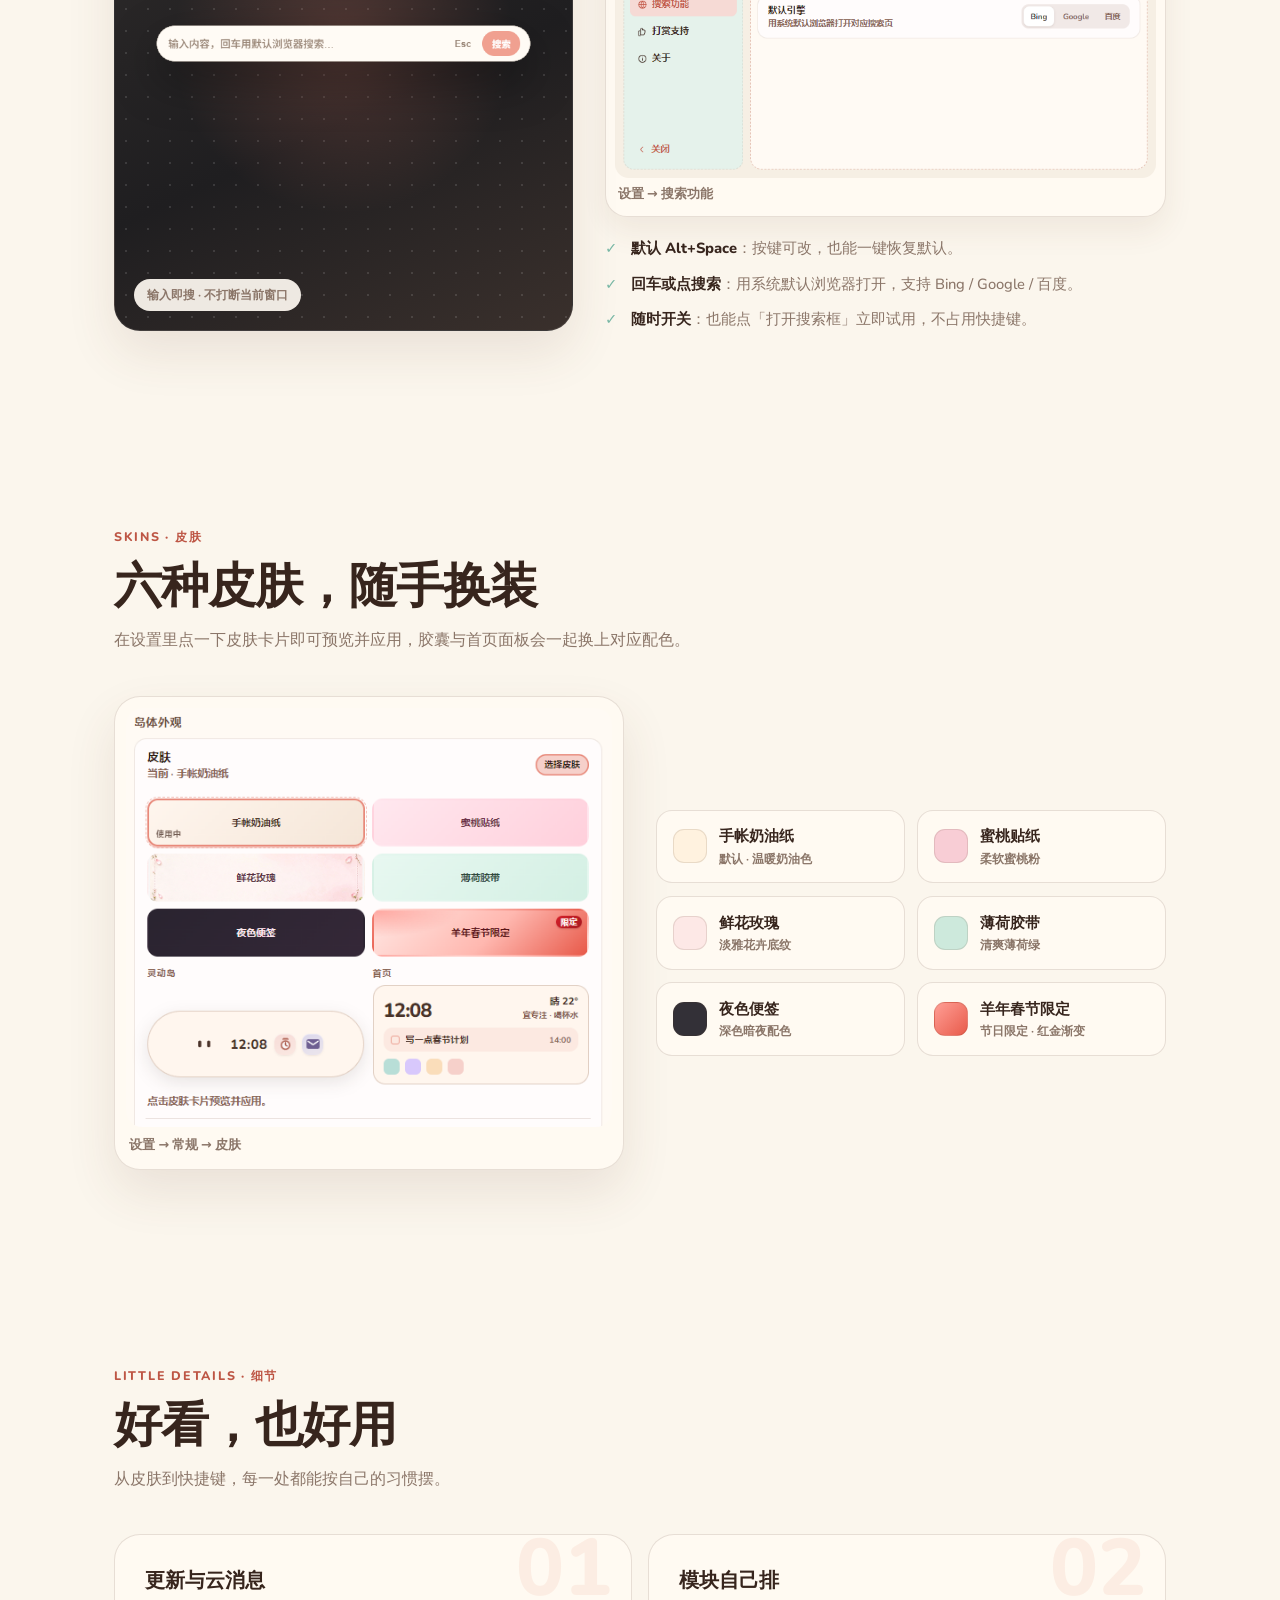
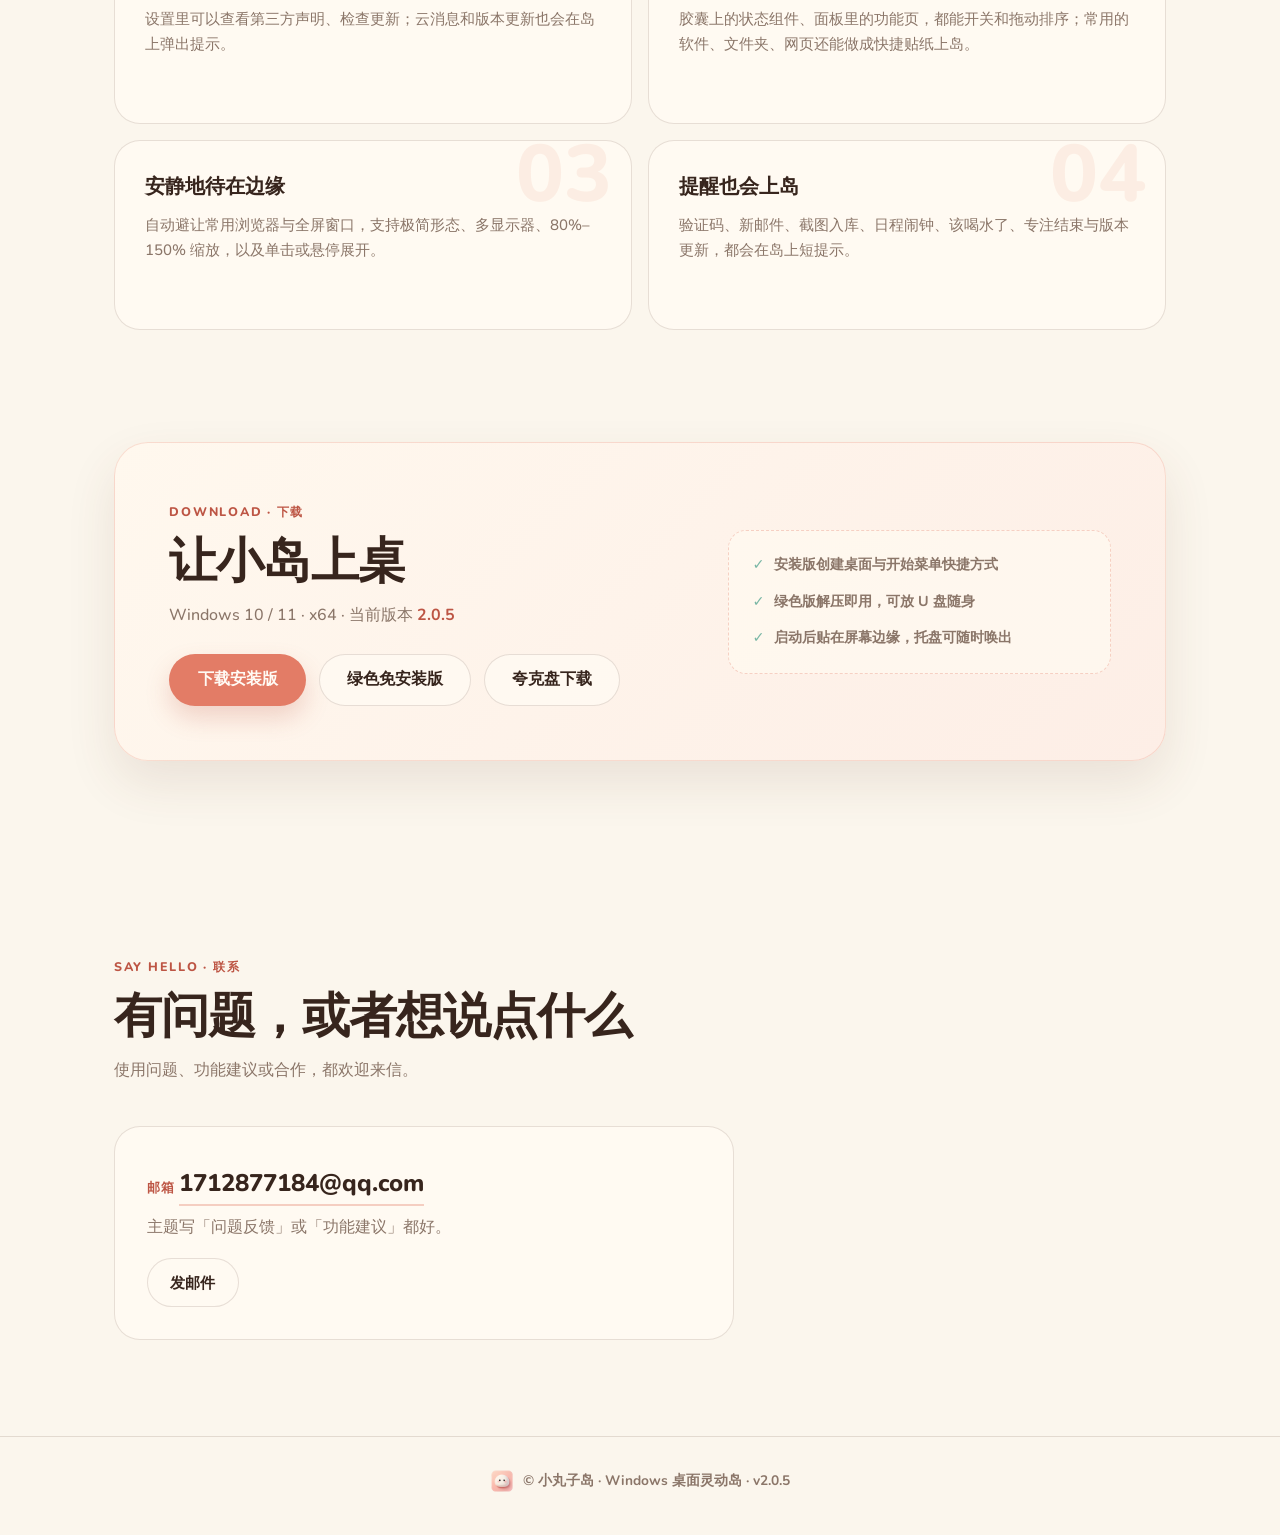
==== commit 371bd9b6: "Add Quark pan download button." ====
--- a/index.html
+++ b/index.html
@@ -222,6 +222,12 @@
             <div class="actions">
               <a class="btn primary big" href="./downloads/小丸子岛-win-x64.exe" download>下载安装版</a>
               <a class="btn ghost big" href="./downloads/小丸子岛-portable.exe" download>绿色免安装版</a>
+              <a
+                class="btn ghost big"
+                href="https://pan.quark.cn/s/a45c275f5868"
+                target="_blank"
+                rel="noopener noreferrer"
+              >夸克盘下载</a>
             </div>
           </div>
           <ul class="download-notes">
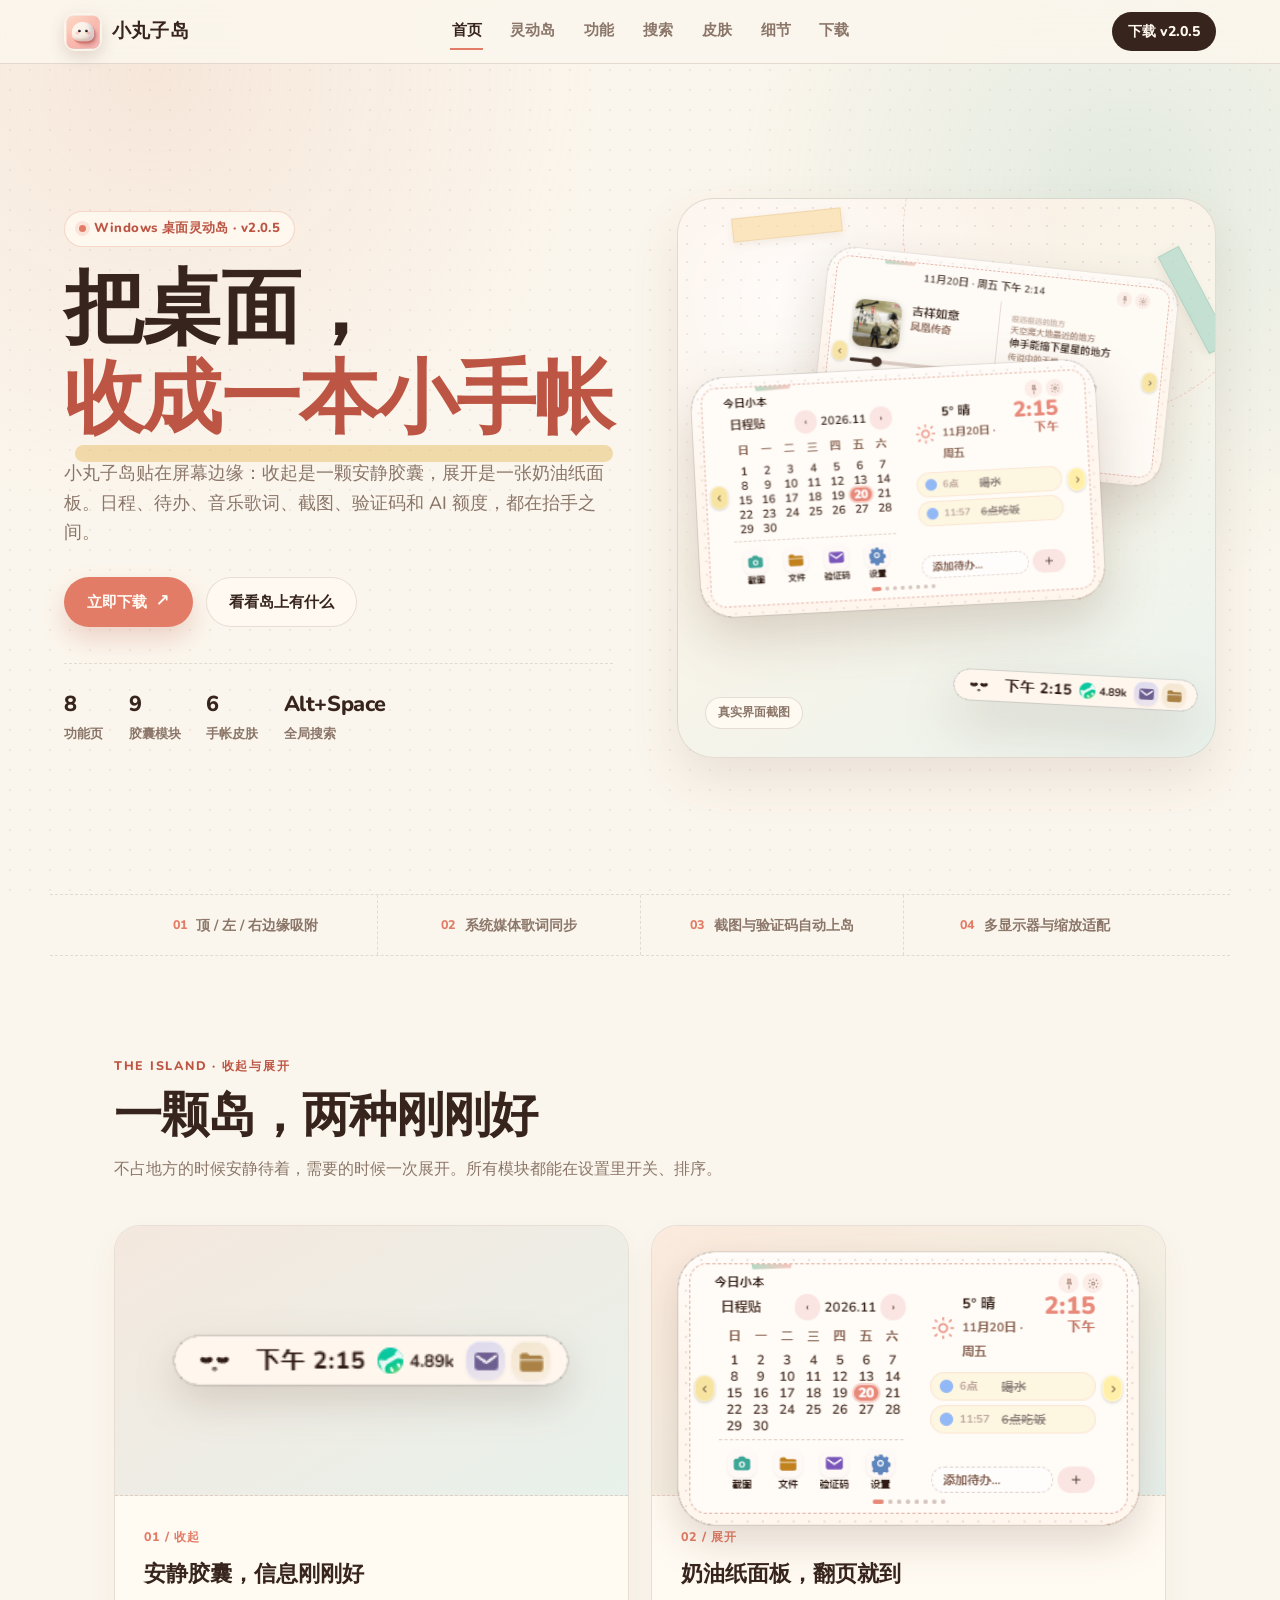
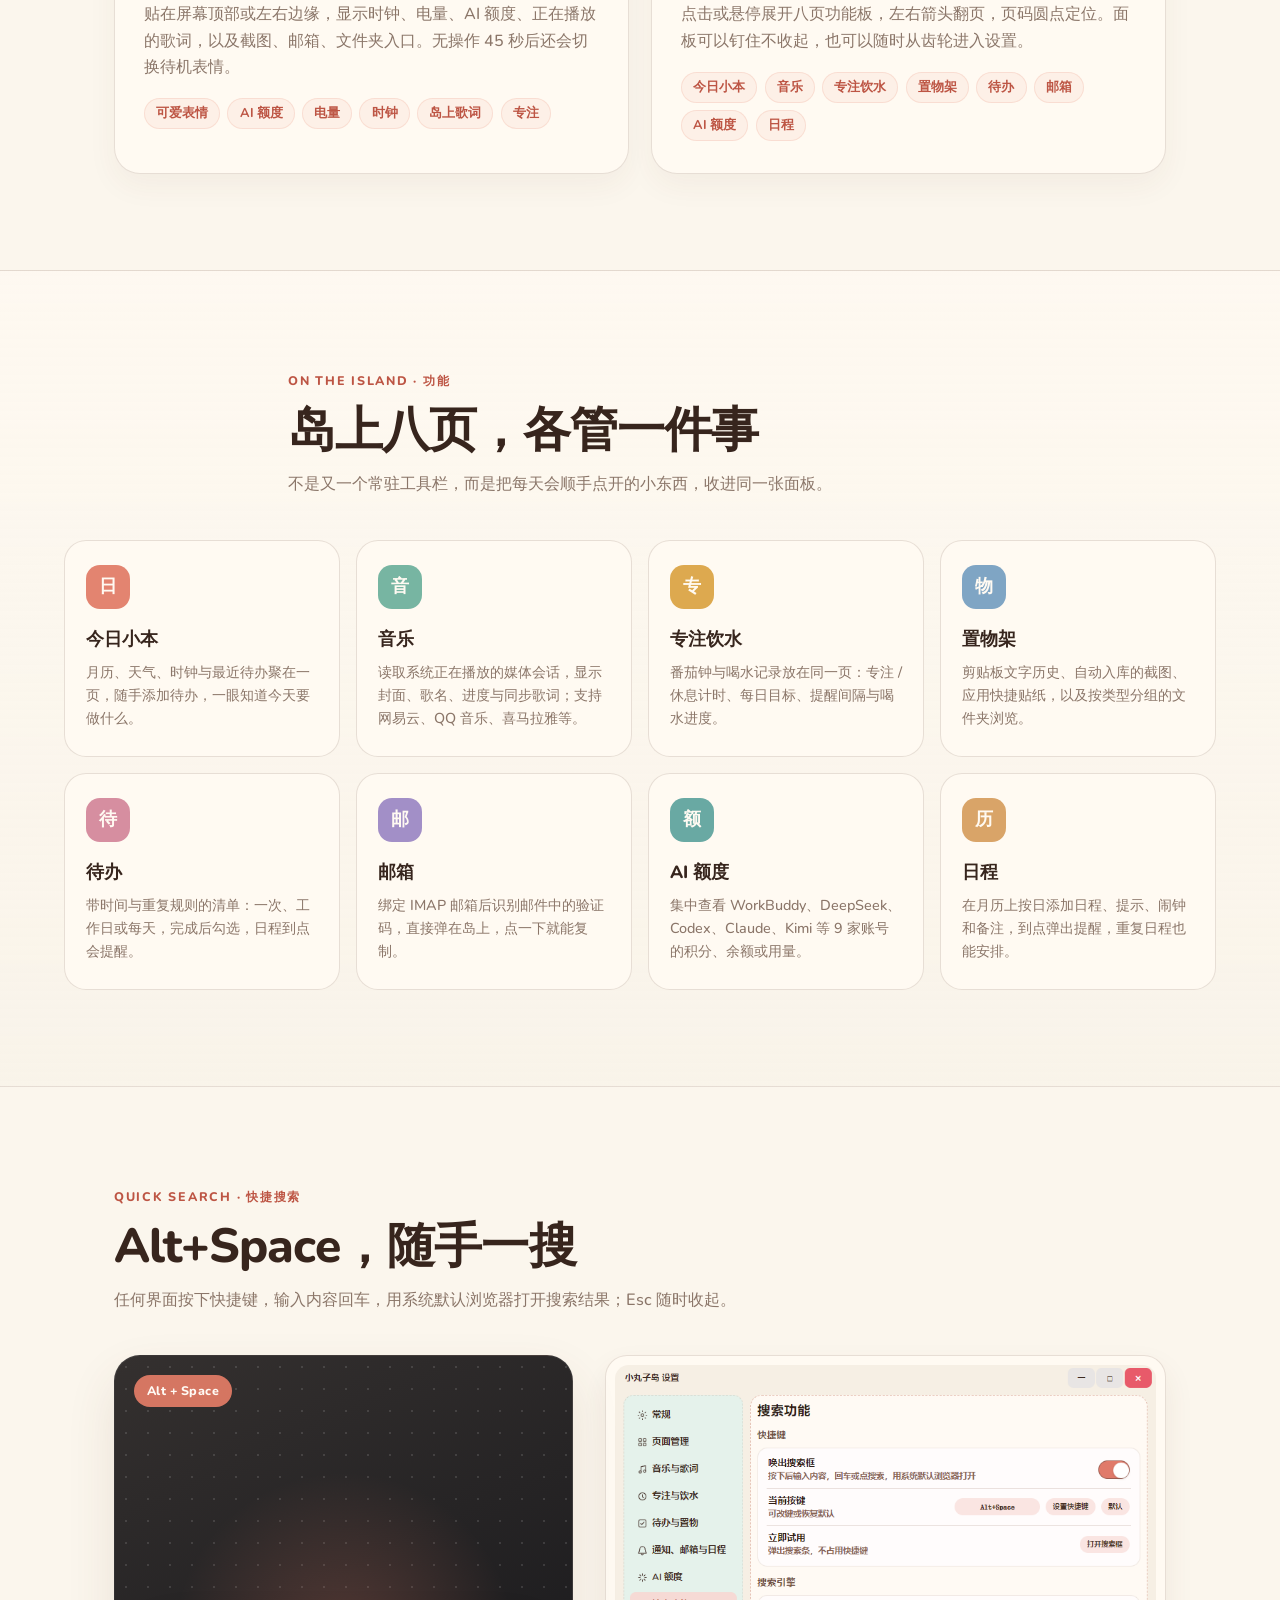
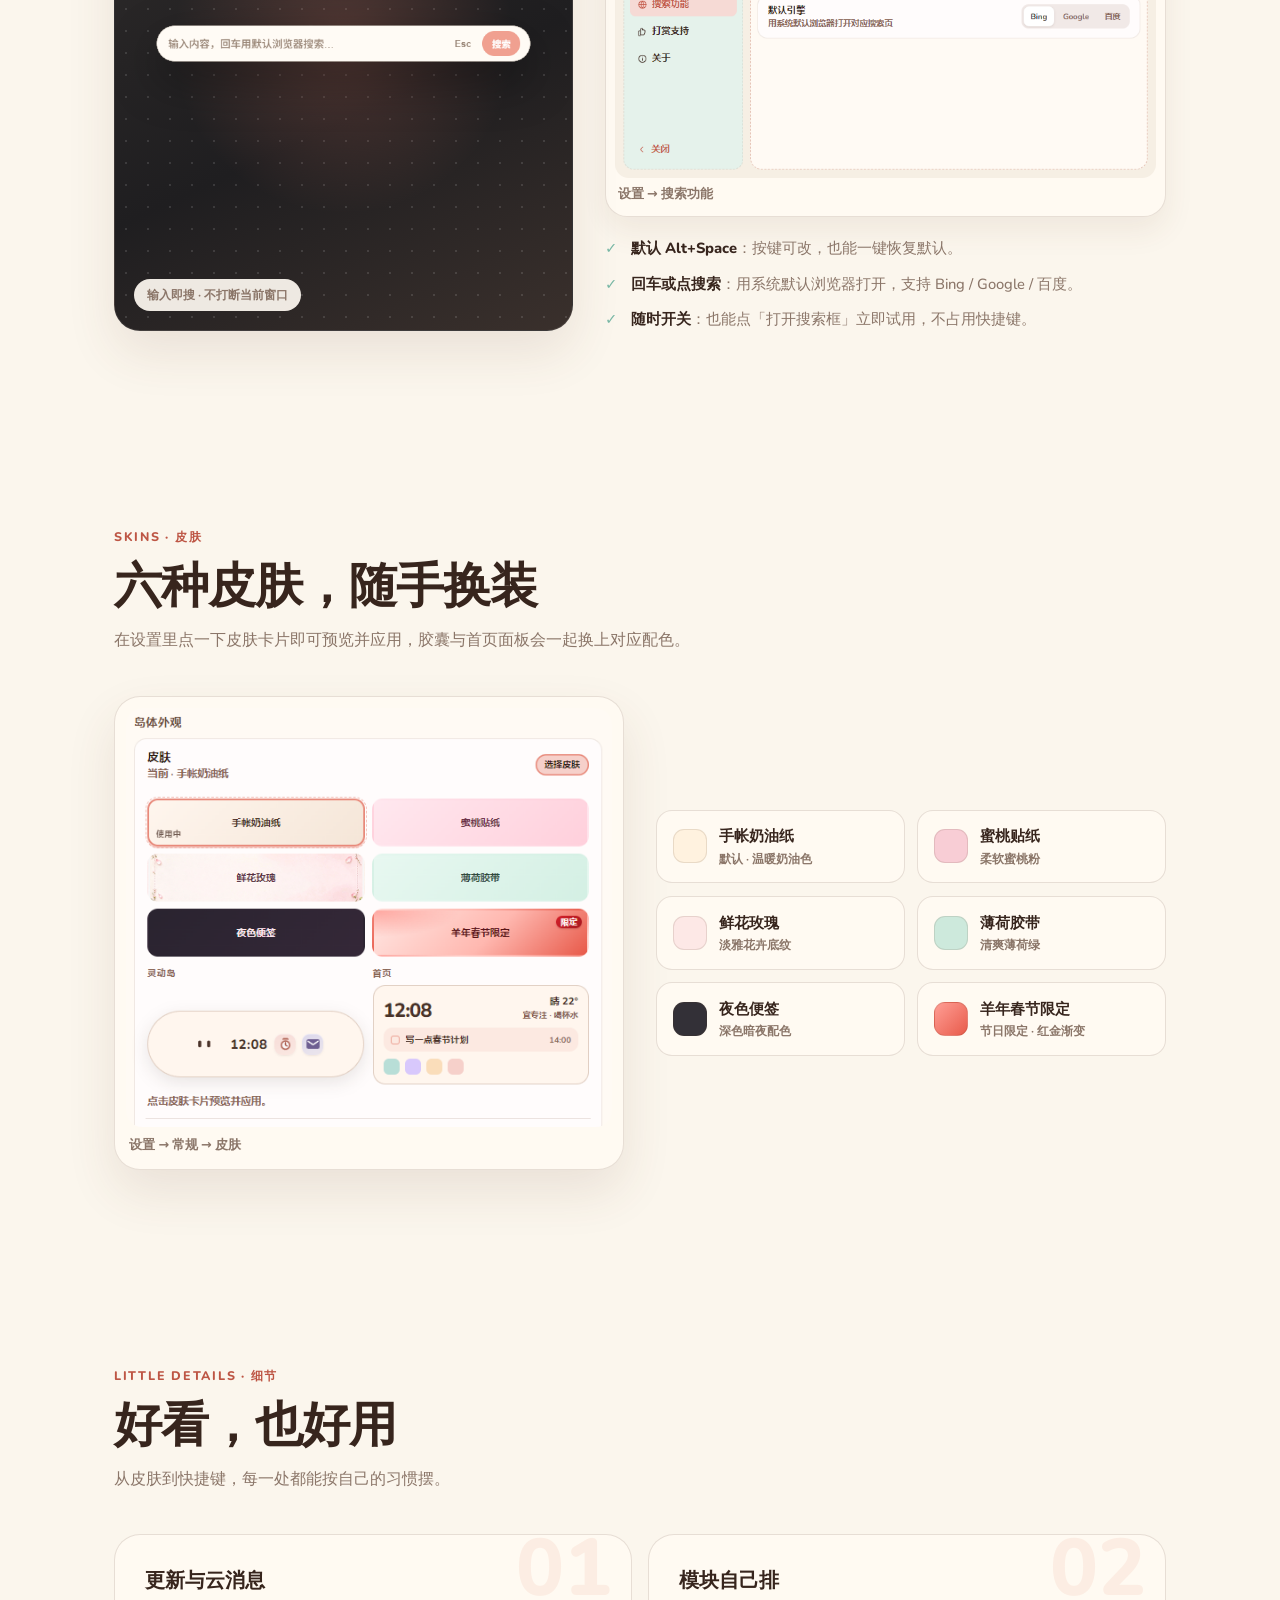
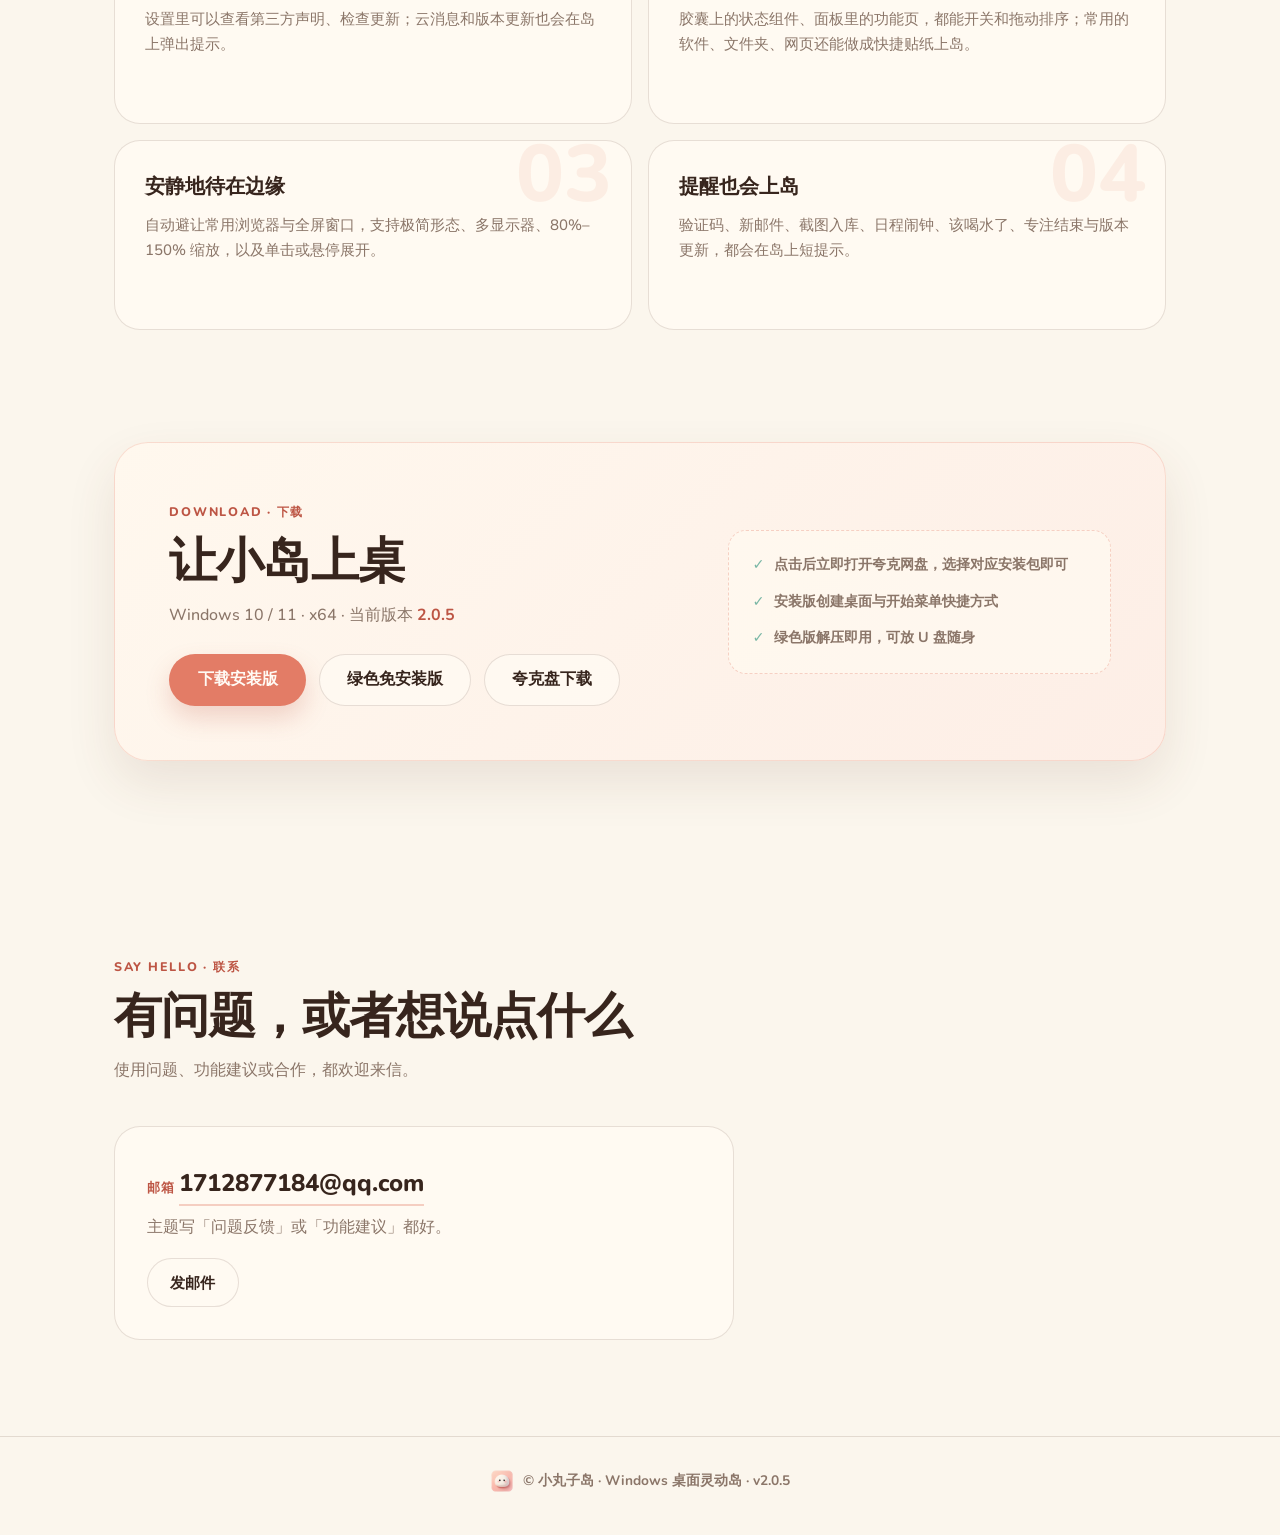
==== commit 975a2995: "Speed up downloads by linking installer buttons to Quark pan." ====
--- a/index.html
+++ b/index.html
@@ -220,8 +220,18 @@
             <h2>让小岛上桌</h2>
             <p>Windows 10 / 11 · x64 · 当前版本 <strong>2.0.5</strong></p>
             <div class="actions">
-              <a class="btn primary big" href="./downloads/小丸子岛-win-x64.exe" download>下载安装版</a>
-              <a class="btn ghost big" href="./downloads/小丸子岛-portable.exe" download>绿色免安装版</a>
+              <a
+                class="btn primary big"
+                href="https://pan.quark.cn/s/a45c275f5868"
+                target="_blank"
+                rel="noopener noreferrer"
+              >下载安装版</a>
+              <a
+                class="btn ghost big"
+                href="https://pan.quark.cn/s/a45c275f5868"
+                target="_blank"
+                rel="noopener noreferrer"
+              >绿色免安装版</a>
               <a
                 class="btn ghost big"
                 href="https://pan.quark.cn/s/a45c275f5868"
@@ -231,9 +241,9 @@
             </div>
           </div>
           <ul class="download-notes">
+            <li><span>✓</span>点击后立即打开夸克网盘，选择对应安装包即可</li>
             <li><span>✓</span>安装版创建桌面与开始菜单快捷方式</li>
             <li><span>✓</span>绿色版解压即用，可放 U 盘随身</li>
-            <li><span>✓</span>启动后贴在屏幕边缘，托盘可随时唤出</li>
           </ul>
         </div>
       </section>
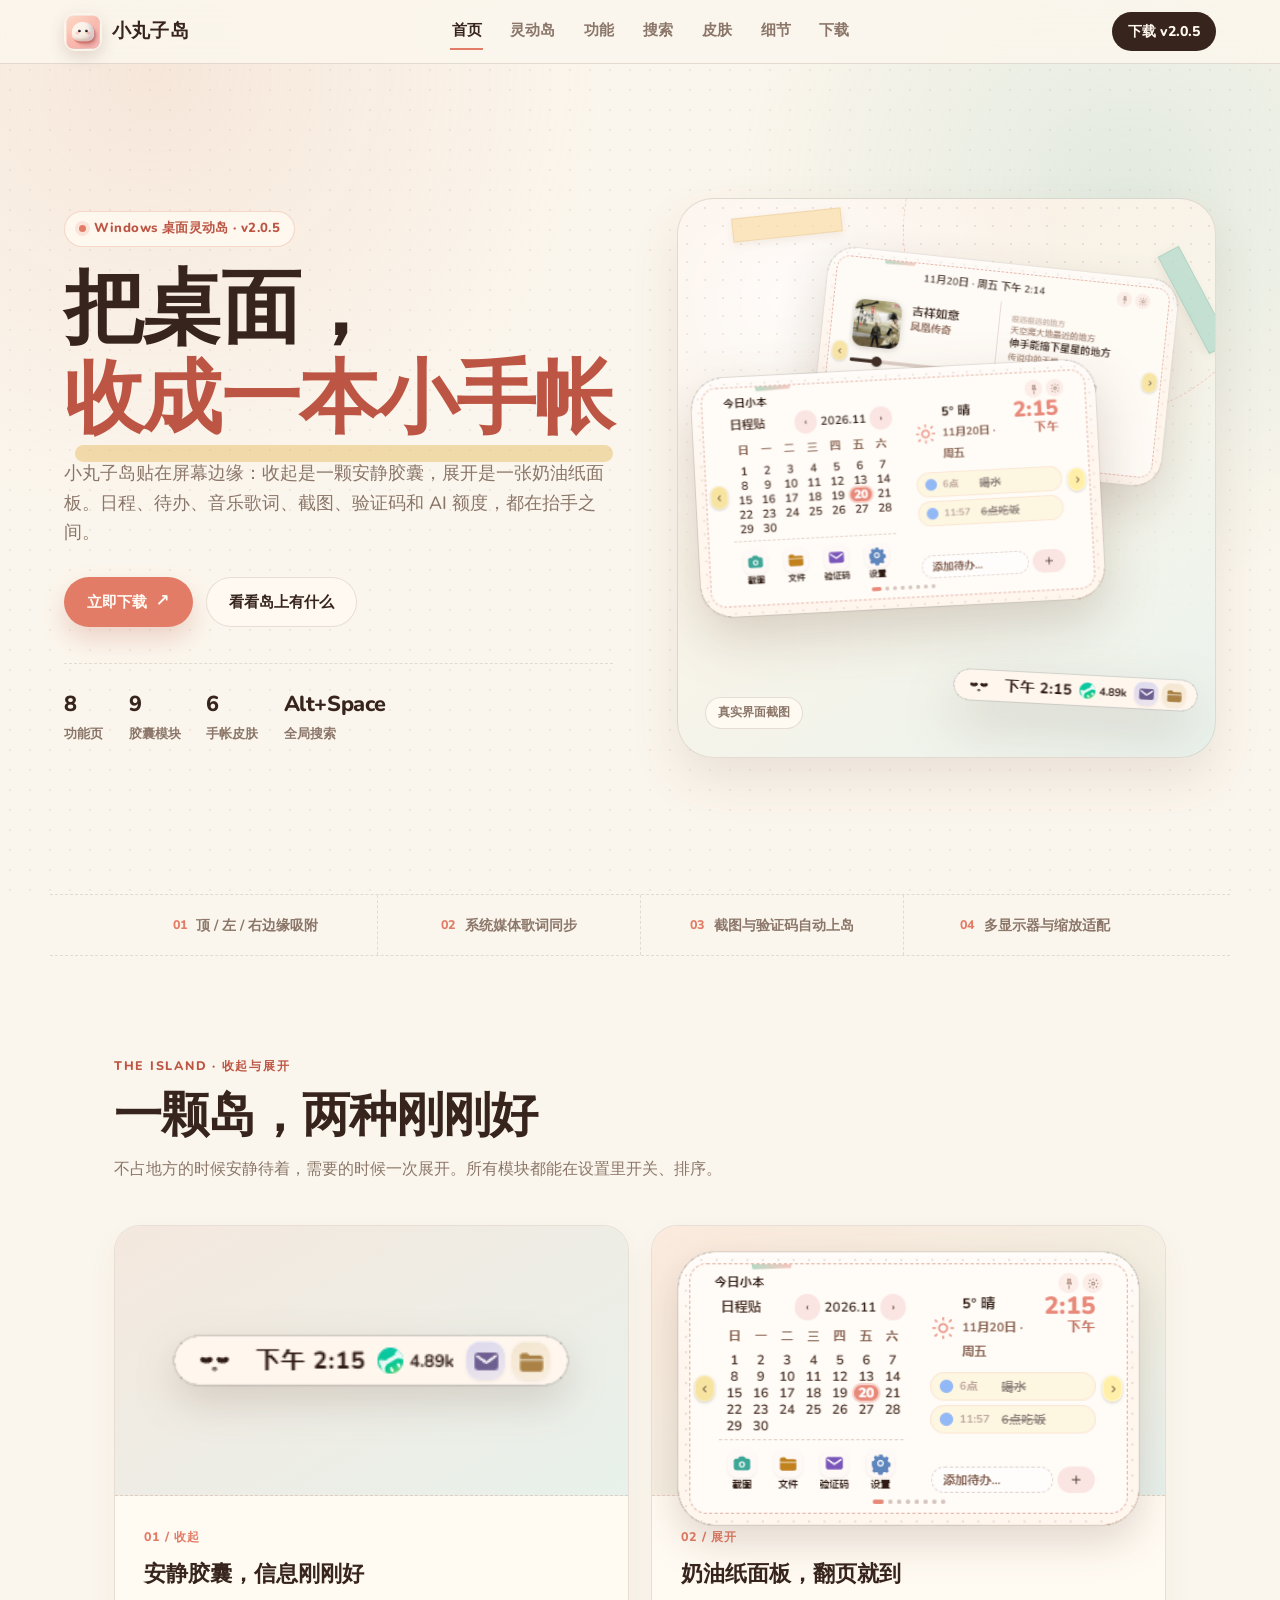
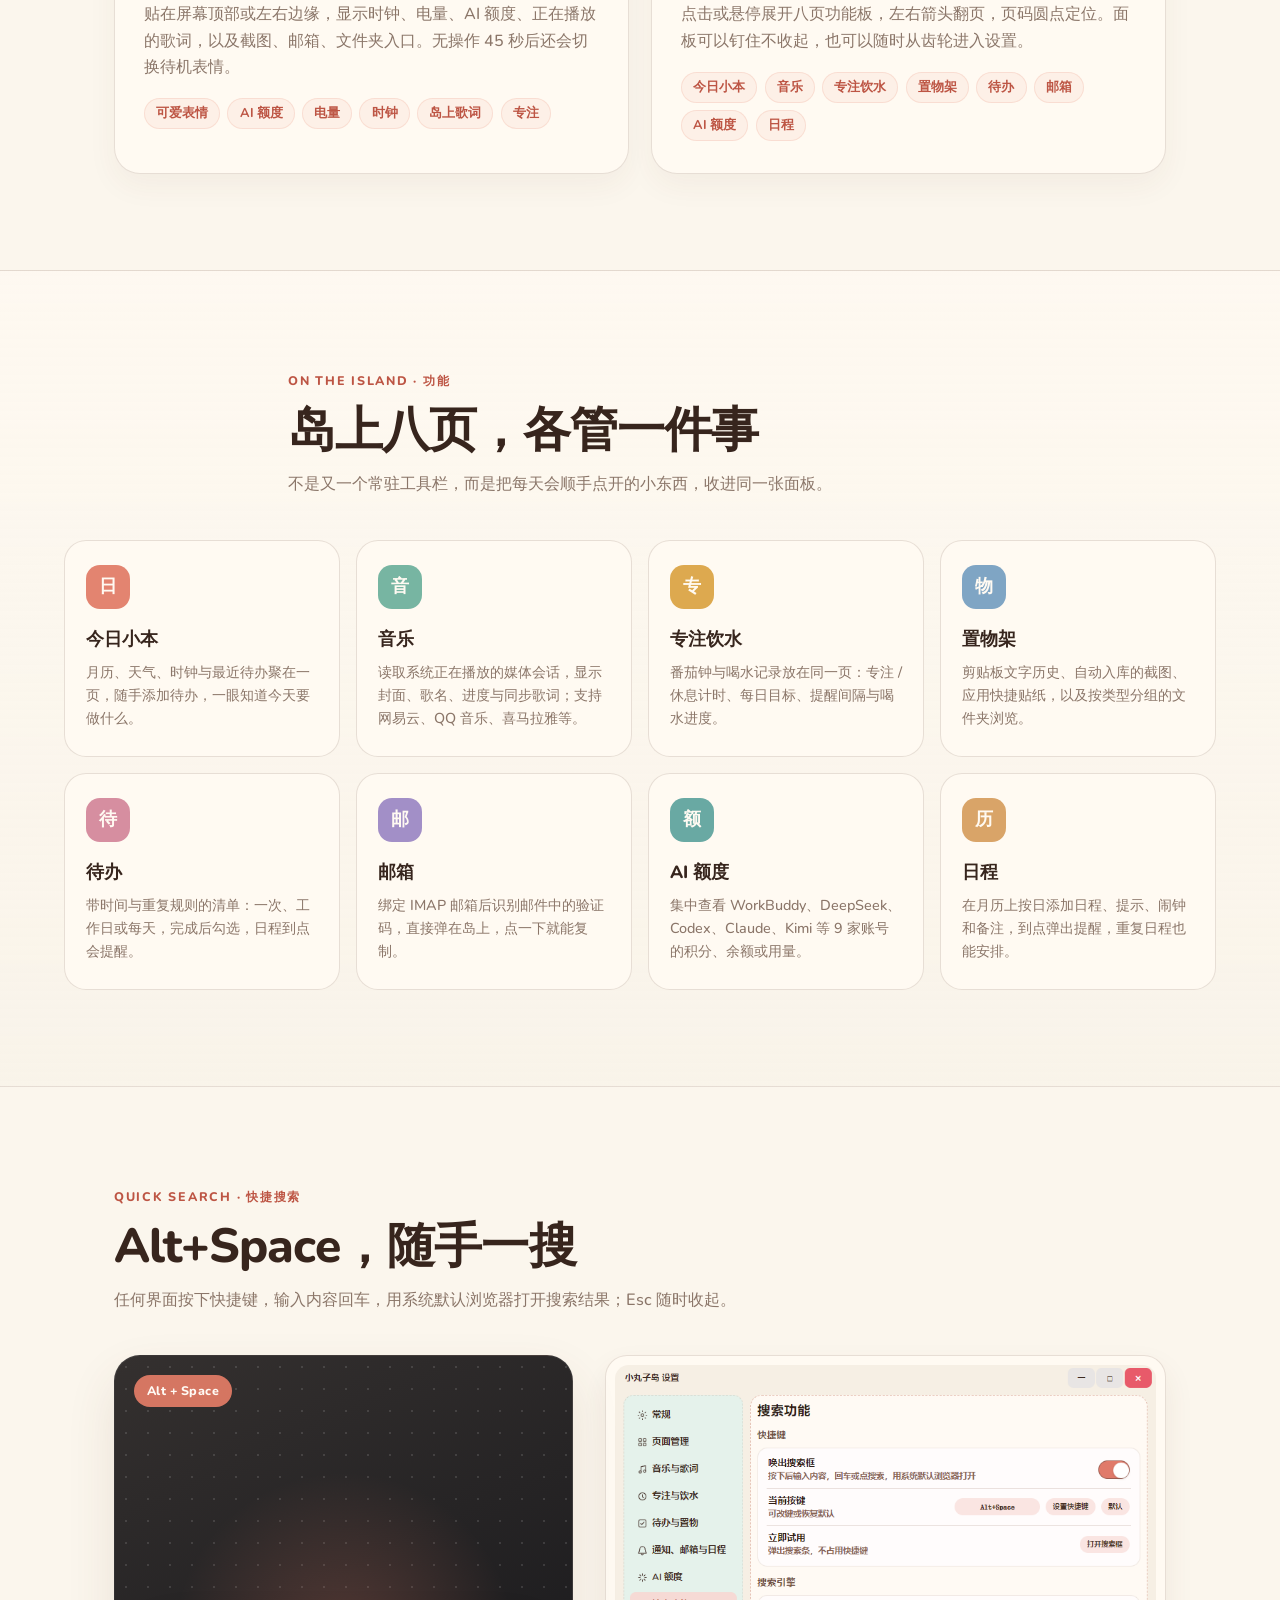
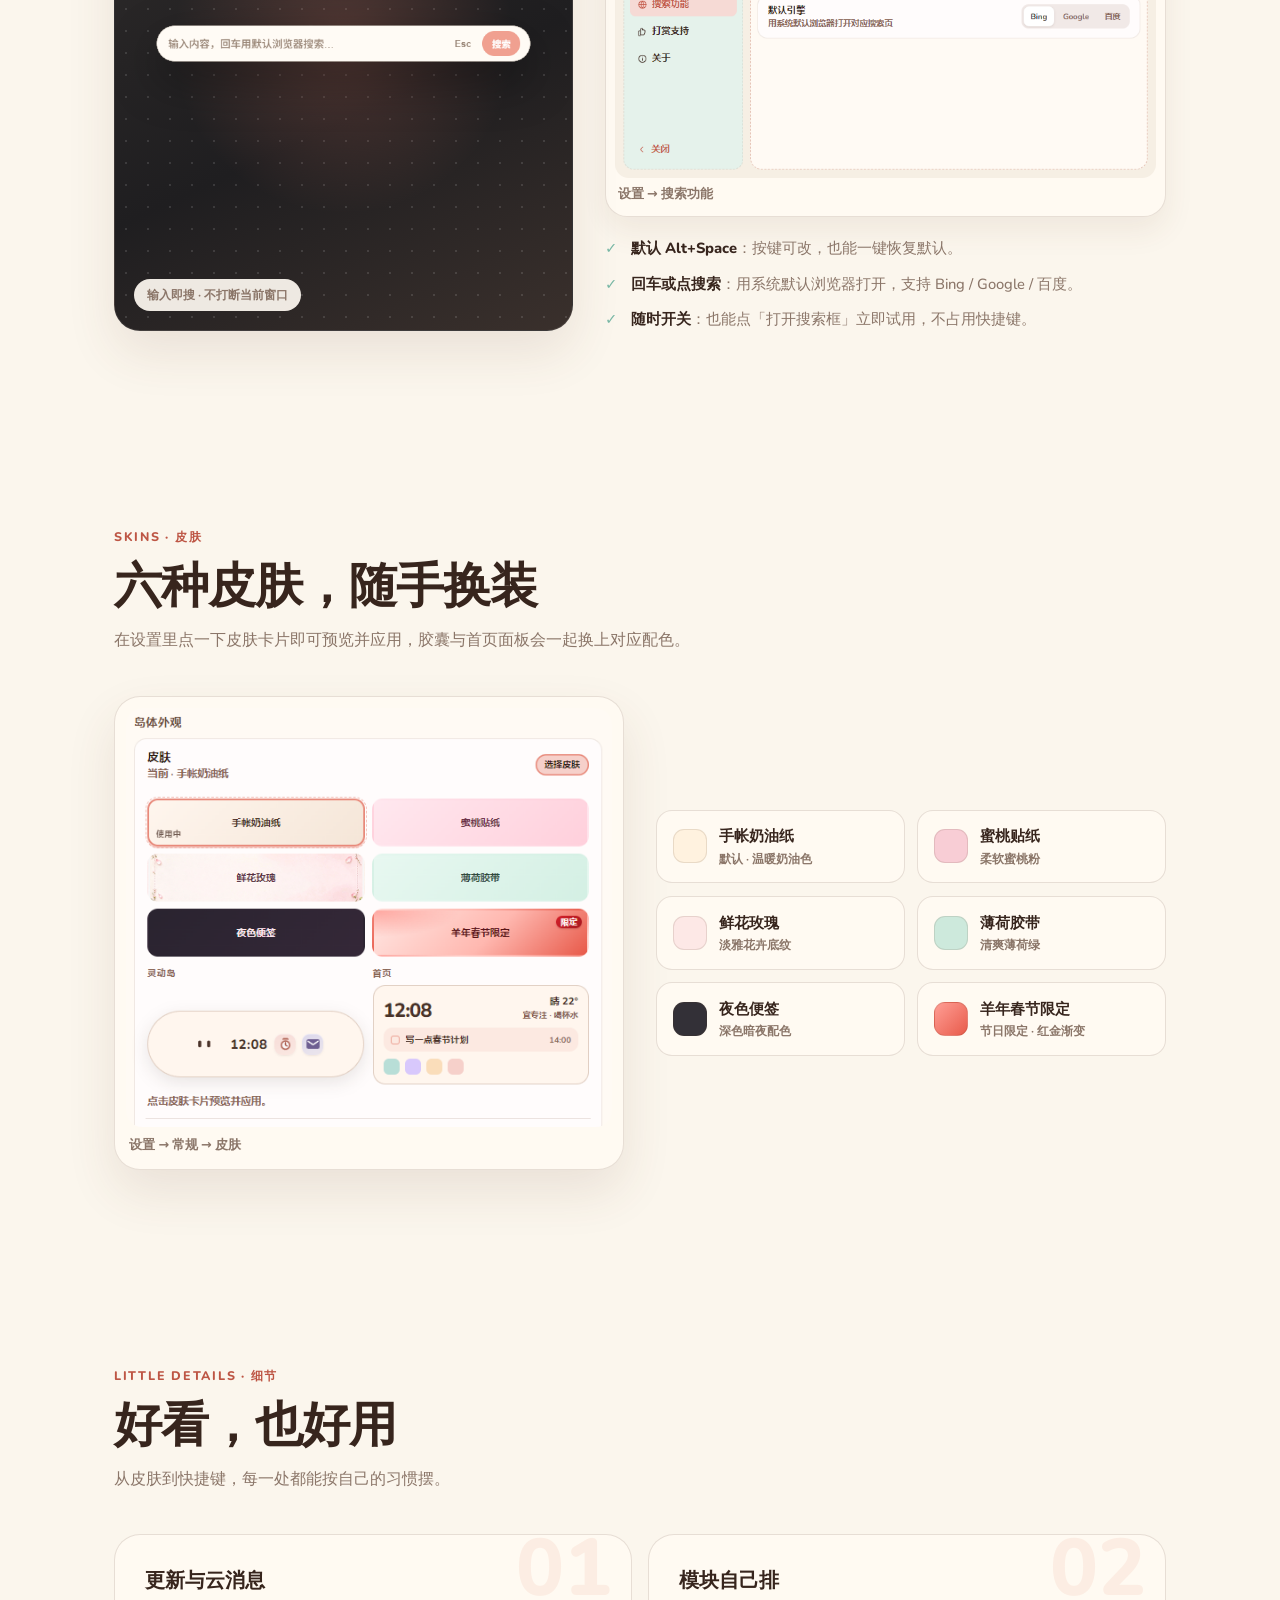
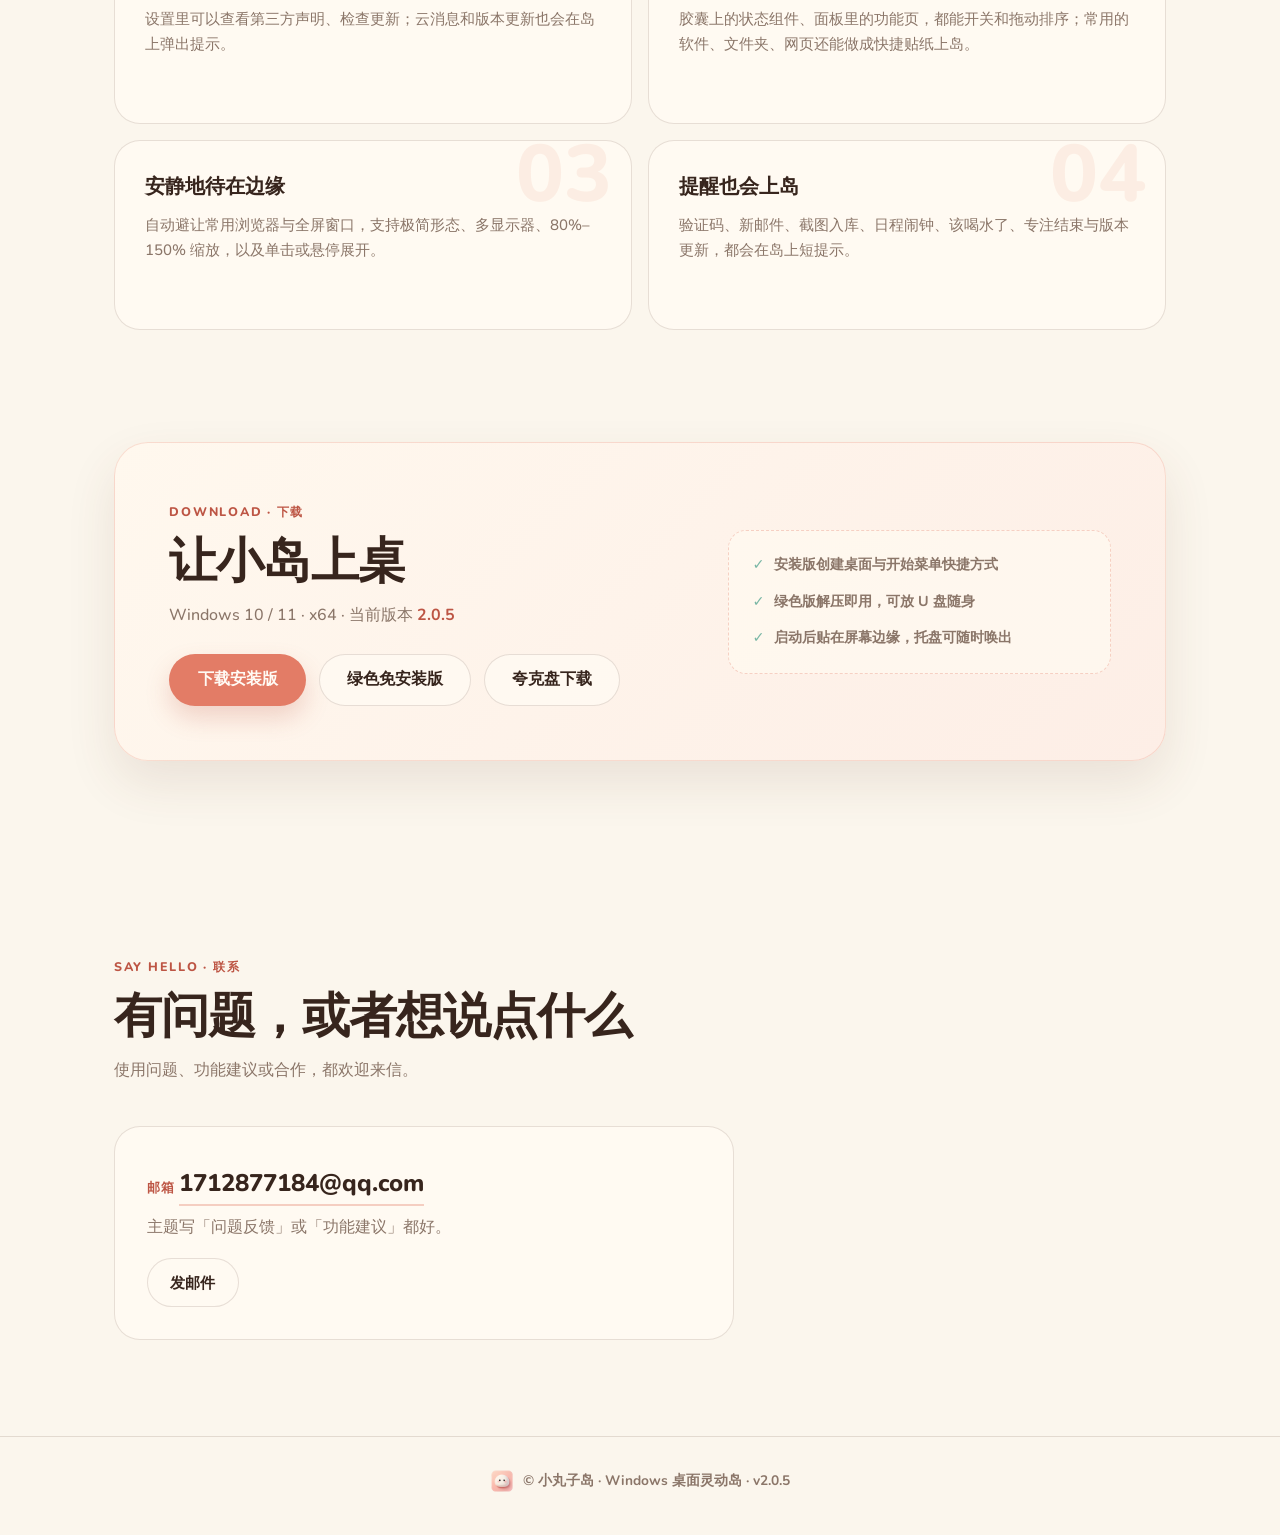
==== commit 1c907833: "Restore direct installer downloads; keep Quark as optional." ====
--- a/index.html
+++ b/index.html
@@ -220,18 +220,8 @@
             <h2>让小岛上桌</h2>
             <p>Windows 10 / 11 · x64 · 当前版本 <strong>2.0.5</strong></p>
             <div class="actions">
-              <a
-                class="btn primary big"
-                href="https://pan.quark.cn/s/a45c275f5868"
-                target="_blank"
-                rel="noopener noreferrer"
-              >下载安装版</a>
-              <a
-                class="btn ghost big"
-                href="https://pan.quark.cn/s/a45c275f5868"
-                target="_blank"
-                rel="noopener noreferrer"
-              >绿色免安装版</a>
+              <a class="btn primary big" href="./downloads/小丸子岛-win-x64.exe" download>下载安装版</a>
+              <a class="btn ghost big" href="./downloads/小丸子岛-portable.exe" download>绿色免安装版</a>
               <a
                 class="btn ghost big"
                 href="https://pan.quark.cn/s/a45c275f5868"
@@ -241,9 +231,9 @@
             </div>
           </div>
           <ul class="download-notes">
-            <li><span>✓</span>点击后立即打开夸克网盘，选择对应安装包即可</li>
             <li><span>✓</span>安装版创建桌面与开始菜单快捷方式</li>
             <li><span>✓</span>绿色版解压即用，可放 U 盘随身</li>
+            <li><span>✓</span>启动后贴在屏幕边缘，托盘可随时唤出</li>
           </ul>
         </div>
       </section>
